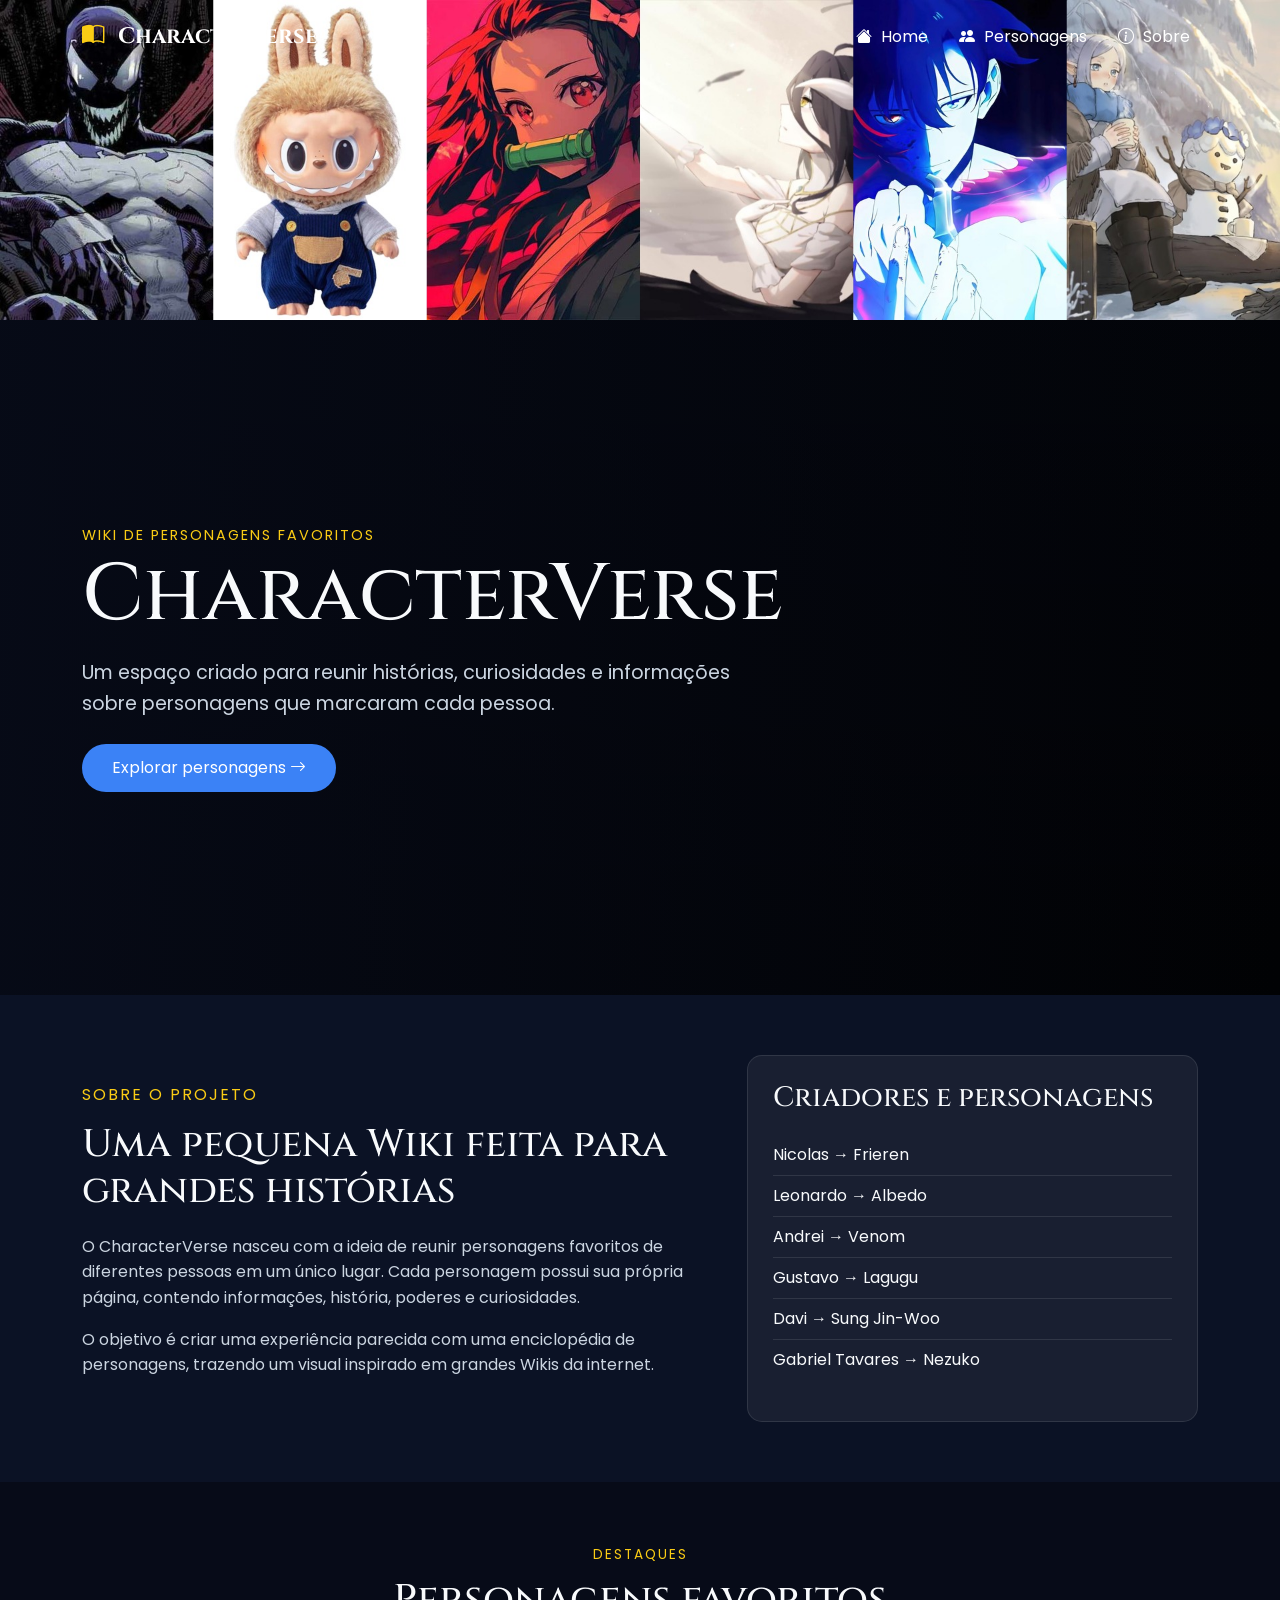
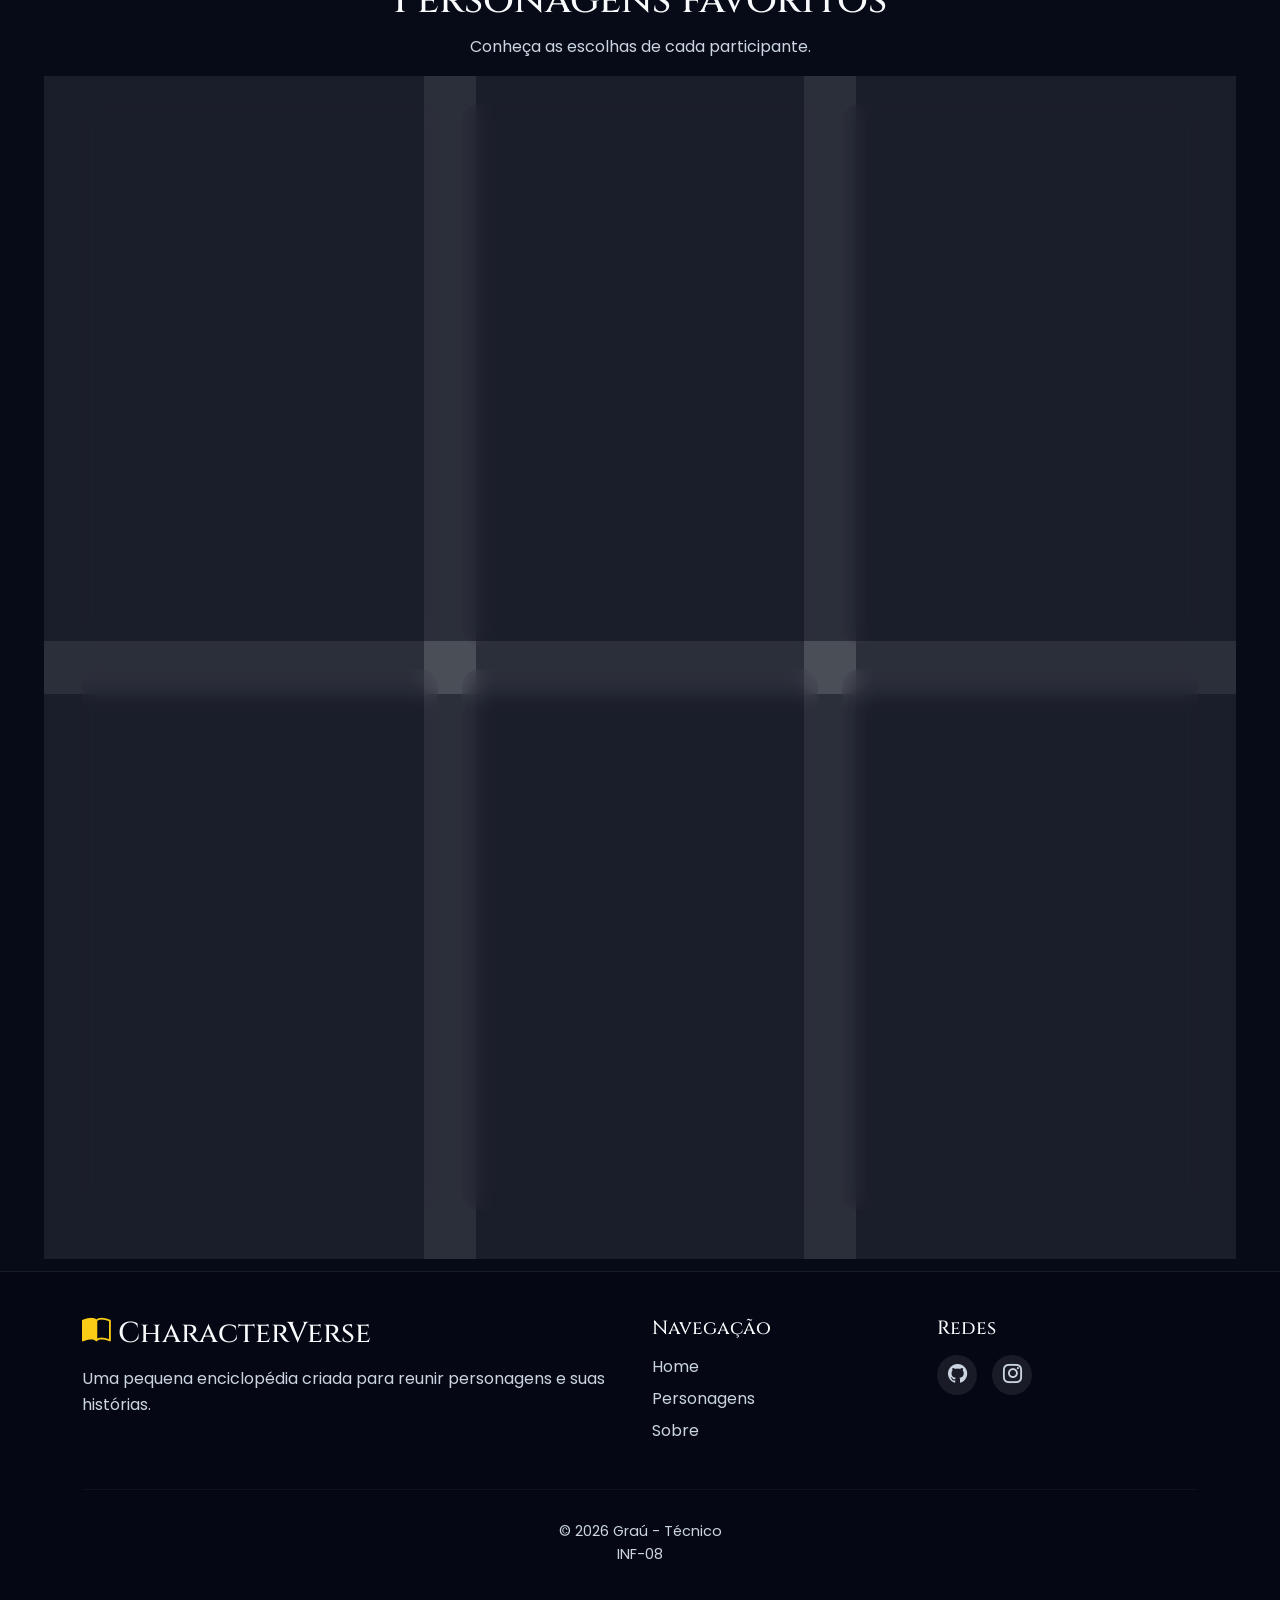
==== index.html @ eeba592b "Add files via upload" ====
<!DOCTYPE html>
<html lang="pt-BR">
<head>
    <!-- ===================== CONFIGURAÇÕES INICIAIS ===================== -->
    <meta charset="UTF-8">
    <meta name="viewport" content="width=device-width, initial-scale=1.0">
    <title>CharacterVerse | Personagens Favoritos</title>

    <!-- BOOTSTRAP -->
    <link href="https://cdn.jsdelivr.net/npm/bootstrap@5.3.8/dist/css/bootstrap.min.css" rel="stylesheet">

    <!-- ICONES -->
    <link rel="stylesheet" href="https://cdn.jsdelivr.net/npm/bootstrap-icons@1.13.1/font/bootstrap-icons.min.css">

    <!-- FONTES: Cinzel = títulos estilo fantasia | Poppins = textos -->
    <link rel="preconnect" href="https://fonts.googleapis.com">
    <link rel="preconnect" href="https://fonts.gstatic.com" crossorigin>
    <link href="https://fonts.googleapis.com/css2?family=Cinzel:wght@500;700&family=Poppins:wght@300;400;500;600;700&display=swap" rel="stylesheet">

    <!-- CSS PRINCIPAL -->
    <link rel="stylesheet" href="assets/css/style.css">
</head>
<body>

<section class="banner-personagens">
    <img src="assets/img/banners/banner.jpg" alt="Personagens CharacterVerse">
</section>

<!-- ===================== NAVBAR ===================== -->
<nav class="navbar navbar-expand-lg fixed-top navbar-dark" id="navbar">
    <div class="container">
        <a class="navbar-brand" href="index.html">
            <i class="bi bi-book-half"></i> CharacterVerse
        </a>
        <button class="navbar-toggler" type="button" data-bs-toggle="collapse" data-bs-target="#menu">
            <span class="navbar-toggler-icon"></span>
        </button>
        <div class="collapse navbar-collapse" id="menu">
            <ul class="navbar-nav ms-auto">
                <li class="nav-item">
                    <a class="nav-link active" href="index.html"><i class="bi bi-house-fill"></i> Home</a>
                </li>
                <li class="nav-item">
                    <a class="nav-link" href="personagens.html"><i class="bi bi-people-fill"></i> Personagens</a>
                </li>
                <li class="nav-item">
                    <a class="nav-link" href="sobre.html"><i class="bi bi-info-circle"></i> Sobre</a>
                </li>
            </ul>
        </div>
    </div>
</nav>

<!-- ===================== HERO ===================== -->
<header class="hero">
    <div class="hero-overlay"></div>
    <div class="container">
        <div class="hero-content">
            <span class="categoria">Wiki de personagens favoritos</span>
            <h1>CharacterVerse</h1>
            <p>Um espaço criado para reunir histórias, curiosidades e informações sobre personagens que marcaram cada pessoa.</p>
            <a href="personagens.html" class="btn btn-primary">Explorar personagens <i class="bi bi-arrow-right"></i></a>
        </div>
    </div>
</header>

<!-- ===================== SOBRE O PROJETO ===================== -->
<section class="sobre-home">
    <div class="container">
        <div class="row align-items-center g-4">
            <div class="col-lg-7">
                <span>Sobre o projeto</span>
                <h2>Uma pequena Wiki feita para grandes histórias</h2>
                <p>O CharacterVerse nasceu com a ideia de reunir personagens favoritos de diferentes pessoas em um único lugar. Cada personagem possui sua própria página, contendo informações, história, poderes e curiosidades.</p>
                <p>O objetivo é criar uma experiência parecida com uma enciclopédia de personagens, trazendo um visual inspirado em grandes Wikis da internet.</p>
            </div>
            <div class="col-lg-5">
                <div class="caixa-info">
                    <h3>Criadores e personagens</h3>
                    <ul>
                        <li>Nicolas → Frieren</li>
                        <li>Leonardo → Albedo</li>
                        <li>Andrei → Venom</li>
                        <li>Gustavo → Lagugu</li>
                        <li>Davi → Sung Jin-Woo</li>
                        <li>Gabriel Tavares → Nezuko</li>
                    </ul>
                </div>
            </div>
        </div>
    </div>
</section>

<!-- ===================== PERSONAGENS EM DESTAQUE ===================== -->
<section class="biblioteca">
    <div class="container">
        <div class="titulo-secao">
            <span>Destaques</span>
            <h2>Personagens favoritos</h2>
            <p>Conheça as escolhas de cada participante.</p>
        </div>

        <div class="row g-4">
            <!-- FRIEREN -->
            <div class="col-lg-4 col-md-6">
                <a href="personagem.html?id=frieren" class="card-link">
                    <div class="personagem-card">
                        <img src="assets/img/personagens/frieren.jpg" alt="Frieren">
                        <div class="card-info">
                            <span>Sousou no Frieren</span>
                            <h3>Frieren</h3>
                            <p>Escolhido por: <strong>Nicolas</strong></p>
                            <button>Ver Wiki <i class="bi bi-arrow-right"></i></button>
                        </div>
                    </div>
                </a>
            </div>

            <!-- ALBEDO -->
            <div class="col-lg-4 col-md-6">
                <a href="personagem.html?id=albedo" class="card-link">
                    <div class="personagem-card">
                        <img src="assets/img/personagens/albedo.jpg" alt="Albedo">
                        <div class="card-info">
                            <span>Overlord</span>
                            <h3>Albedo</h3>
                            <p>Escolhido por: <strong>Leonardo</strong></p>
                            <button>Ver Wiki <i class="bi bi-arrow-right"></i></button>
                        </div>
                    </div>
                </a>
            </div>

            <!-- VENOM -->
            <div class="col-lg-4 col-md-6">
                <a href="personagem.html?id=venom" class="card-link">
                    <div class="personagem-card">
                        <img src="assets/img/personagens/venom.jpeg" alt="Venom">
                        <div class="card-info">
                            <span>Marvel</span>
                            <h3>Venom</h3>
                            <p>Escolhido por: <strong>Andrei</strong></p>
                            <button>Ver Wiki <i class="bi bi-arrow-right"></i></button>
                        </div>
                    </div>
                </a>
            </div>

            <!-- LAGUGU -->
            <div class="col-lg-4 col-md-6">
                <a href="personagem.html?id=lagugu" class="card-link">
                    <div class="personagem-card">
                        <img src="assets/img/personagens/lagugu.jpg" alt="Lagugu">
                        <div class="card-info">
                            <span>Personagem favorito</span>
                            <h3>Lagugu</h3>
                            <p>Escolhido por: <strong>Gustavo</strong></p>
                            <button>Ver Wiki <i class="bi bi-arrow-right"></i></button>
                        </div>
                    </div>
                </a>
            </div>

            <!-- SUNG JIN-WOO -->
            <div class="col-lg-4 col-md-6">
                <a href="personagem.html?id=sung" class="card-link">
                    <div class="personagem-card">
                        <img src="assets/img/personagens/sung.jpg" alt="Sung">
                        <div class="card-info">
                            <span>Solo Leveling</span>
                            <h3>Sung Jin-Woo</h3>
                            <p>Escolhido por: <strong>Davi</strong></p>
                            <button>Ver Wiki <i class="bi bi-arrow-right"></i></button>
                        </div>
                    </div>
                </a>
            </div>

            <!-- NEZUKO -->
            <div class="col-lg-4 col-md-6">
                <a href="personagem.html?id=nezuko" class="card-link">
                    <div class="personagem-card">
                        <img src="assets/img/personagens/nezuko.jpg" alt="Nezuko">
                        <div class="card-info">
                            <span>Demon Slayer</span>
                            <h3>Nezuko</h3>
                            <p>Escolhido por: <strong>Gabriel Tavares</strong></p>
                            <button>Ver Wiki <i class="bi bi-arrow-right"></i></button>
                        </div>
                    </div>
                </a>
            </div>
        </div>
    </div>
</section>

<!-- ===================== FOOTER ===================== -->
<footer class="footer">
    <div class="container">
        <div class="row">
            <div class="col-lg-6">
                <h3><i class="bi bi-book-half"></i> CharacterVerse</h3>
                <p>Uma pequena enciclopédia criada para reunir personagens e suas histórias.</p>
            </div>
            <div class="col-lg-3">
                <h4>Navegação</h4>
                <ul>
                    <li><a href="index.html">Home</a></li>
                    <li><a href="personagens.html">Personagens</a></li>
                    <li><a href="sobre.html">Sobre</a></li>
                </ul>
            </div>
            <div class="col-lg-3">
                <h4>Redes</h4>
                <div class="social">
                    <a href="#"><i class="bi bi-github"></i></a>
                    <a href="#"><i class="bi bi-instagram"></i></a>
                </div>
            </div>
        </div>
        <hr>
        <p class="copyright">© 2026 Graú - Técnico<br>INF-08</p>
    </div>
</footer>

<!-- BOTÃO VOLTAR AO TOPO -->
<button id="btnTopo"><i class="bi bi-arrow-up"></i></button>

<!-- ===================== SCRIPTS ===================== -->
<script src="https://cdn.jsdelivr.net/npm/bootstrap@5.3.8/dist/js/bootstrap.bundle.min.js"></script>
<script src="assets/js/script.js"></script>

</body>
</html>
---- assets/css/style.css ----
/* =========================================================
   CHARACTERVERSE
   CSS PRINCIPAL

   Responsável pelo visual geral do site.
========================================================= */


/* =========================================================
   1 - VARIÁVEIS GLOBAIS

   Cores utilizadas em todo o projeto.
========================================================= */


:root {


    --cor-fundo: #070b18;


    --cor-secundaria: #111827;


    --cor-card: rgba(255,255,255,0.08);


    --cor-primaria: #3b82f6;


    --cor-destaque: #facc15;


    --cor-texto: #f8fafc;


    --cor-texto-secundario: #cbd5e1;


    --sombra:
    0 15px 35px rgba(0,0,0,.4);



    --transicao:
    all .3s ease;


}





/* =========================================================
   2 - RESET GERAL

   Remove padrões do navegador.
========================================================= */


* {


    margin: 0;


    padding: 0;


    box-sizing: border-box;


}




html {


    scroll-behavior: smooth;


}





body {


    background:

        var(--cor-fundo);


    color:

        var(--cor-texto);


    font-family:

        "Poppins", sans-serif;


    overflow-x: hidden;


}






h1,
h2,
h3,
h4 {


    font-family:

        "Cinzel", serif;


}





p {


    color:

        var(--cor-texto-secundario);


    line-height:

        1.6;


}






a {


    text-decoration:

        none;


    color:

        inherit;


}





img {


    max-width:

        100%;


    display:

        block;


}





/* =========================================================
   3 - NAVBAR

   Menu superior do site.
========================================================= */



.navbar {


    padding:

        15px 0;


    background:

        transparent;


    transition:

        var(--transicao);


}






/*
Quando o usuário descer a página,
o JavaScript adiciona a classe .scrolled
*/


.navbar.scrolled {


    background:

        rgba(7,11,24,.95);



    backdrop-filter:

        blur(10px);



    box-shadow:

        var(--sombra);


}






.navbar-brand {


    font-size:

        1.4rem;



    font-family:

        "Cinzel", serif;



    font-weight:

        700;


}






.navbar-brand i {


    color:

        var(--cor-destaque);


    margin-right:

        8px;


}







.nav-link {


    margin-left:

        15px;


    color:

        white;


    transition:

        var(--transicao);


}






.nav-link:hover {


    color:

        var(--cor-destaque);


}






.nav-link i {


    margin-right:

        5px;


}







/* =========================================================
   4 - HERO

   Primeira tela do site.
========================================================= */



.hero {


    min-height:

        75vh;



    display:

        flex;



    align-items:

        center;



    position:

        relative;



    background:


    linear-gradient(

        rgba(0,0,0,.65),

        rgba(0,0,0,.85)

    ),



    url("../img/backgrounds/frieren-bg.jpg");



    background-size:

        cover;



    background-position:

        center;



}







.hero-overlay {


    position:

        absolute;



    inset:

        0;



    background:

        linear-gradient(

            90deg,

            rgba(7,11,24,.9),

            transparent

        );


}







.hero-content {


    position:

        relative;



    z-index:

        2;



    max-width:

        650px;


}







.hero h1 {


    font-size:

        clamp(3rem,7vw,5rem);



    margin-bottom:

        15px;


}







.hero p {


    font-size:

        1.2rem;



    margin-bottom:

        25px;


}







.btn-primary {


    background:

        var(--cor-primaria);



    border:

        none;



    padding:

        12px 30px;



    border-radius:

        50px;



    transition:

        var(--transicao);


}







.btn-primary:hover {


    background:

        var(--cor-destaque);



    color:

        #000;



    transform:

        translateY(-4px);


}

/* =========================================================
   5 - PERSONAGEM EM DESTAQUE

   Área principal antes da biblioteca.
========================================================= */


.destaque {


    padding:

        60px 0;


    background:

        linear-gradient(

            180deg,

            var(--cor-fundo),

            #0b1225

        );


}





.categoria {


    color:

        var(--cor-destaque);


    font-size:

        .9rem;


    text-transform:

        uppercase;


    letter-spacing:

        2px;


}





.destaque h2 {


    font-size:

        3rem;


    margin:

        15px 0;


}





.destaque h4 {


    color:

        var(--cor-primaria);


    margin-bottom:

        20px;


}





.destaque p {


    max-width:

        550px;


}





.imagem-destaque {


    max-height:

        420px;


    margin:

        auto;


    border-radius:

        20px;


    box-shadow:

        var(--sombra);


    transition:

        var(--transicao);


}





.imagem-destaque:hover {


    transform:

        scale(1.03);


}





/* =========================================================
   6 - TÍTULOS DAS SEÇÕES
========================================================= */


.titulo-secao {


    text-align:

        center;


    margin-bottom:

        45px;


}





.titulo-secao span {


    color:

        var(--cor-destaque);


    text-transform:

        uppercase;


    font-size:

        .85rem;


    letter-spacing:

        2px;


}





.titulo-secao h2 {


    font-size:

        2.5rem;


    margin:

        10px 0;


}





.titulo-secao p {


    max-width:

        600px;


    margin:

        auto;


}





/* =========================================================
   7 - BIBLIOTECA

   Área dos personagens.
========================================================= */


.biblioteca {


    padding:

        60px 0;


    background:

        var(--cor-fundo);


}







/* Link do card */


.card-link {


    display:

        block;


    height:

        100%;


    color:

        inherit;


}







/* =========================================================
   CARD DOS PERSONAGENS

   Estilo inspirado em pôsteres.
========================================================= */


.personagem-card {


    background:

        var(--cor-card);


    border:

        1px solid rgba(255,255,255,.1);



    border-radius:

        18px;


    overflow:

        hidden;


    height:

        100%;


    backdrop-filter:

        blur(10px);


    transition:

        var(--transicao);


    box-shadow:

        0 10px 25px rgba(0,0,0,.25);


}







.personagem-card:hover {


    transform:

        translateY(-10px);


    border-color:

        var(--cor-destaque);


    box-shadow:

        0 20px 40px rgba(0,0,0,.5);


}







.personagem-card img {


    width:

        100%;


    height:

        360px;


    object-fit:

        cover;


    transition:

        var(--transicao);


}







.personagem-card:hover img {


    transform:

        scale(1.08);


}







.card-info {


    padding:

        20px;


}







.card-info span {


    font-size:

        .8rem;


    color:

        var(--cor-primaria);


    text-transform:

        uppercase;


    letter-spacing:

        1px;


}







.card-info h3 {


    margin:

        10px 0;


    font-size:

        1.6rem;


}







.card-info p {


    margin-bottom:

        15px;


}





.card-info button {


    border:

        none;


    background:

        transparent;


    color:

        var(--cor-destaque);


    font-weight:

        600;


    transition:

        var(--transicao);


}







.card-info button i {


    margin-left:

        5px;


    transition:

        var(--transicao);


}







.personagem-card:hover button i {


    transform:

        translateX(6px);


}






/* =========================================================
   8 - SOBRE HOME

========================================================= */


.sobre-home {


    padding:

        60px 0;


    background:

        #0b1225;


}





.sobre-home h2 {


    font-size:

        2.4rem;


    margin:

        15px 0 20px;


}





.sobre-home span {


    color:

        var(--cor-destaque);


    text-transform:

        uppercase;


    letter-spacing:

        2px;


}





.caixa-info {


    background:

        rgba(255,255,255,.06);


    padding:

        25px;


    border-radius:

        15px;


    border:

        1px solid rgba(255,255,255,.1);


}







.caixa-info h3 {


    margin-bottom:

        20px;


}





.caixa-info ul {


    list-style:

        none;


    padding:

        0;


}





.caixa-info li {


    padding:

        8px 0;


    border-bottom:

        1px solid rgba(255,255,255,.1);


}





.caixa-info li:last-child {


    border:

        none;


}

/* =========================================================
   9 - FOOTER

   Rodapé do CharacterVerse.
========================================================= */


.footer {


    padding:

        45px 0 25px;


    background:

        #050814;



    border-top:

        1px solid rgba(255,255,255,.08);


}






.footer h3 {


    font-size:

        1.8rem;



    margin-bottom:

        15px;


}





.footer h3 i {


    color:

        var(--cor-destaque);


}






.footer h4 {


    font-size:

        1.2rem;


    margin-bottom:

        15px;


}







.footer ul {


    list-style:

        none;


    padding:

        0;


}






.footer li {


    margin-bottom:

        8px;


}






.footer a {


    color:

        var(--cor-texto-secundario);



    transition:

        var(--transicao);


}






.footer a:hover {


    color:

        var(--cor-destaque);


}







.social {


    display:

        flex;


    gap:

        15px;


}





.social a {


    width:

        40px;



    height:

        40px;



    display:

        flex;



    align-items:

        center;



    justify-content:

        center;



    border-radius:

        50%;



    background:

        rgba(255,255,255,.08);



    font-size:

        1.2rem;


}





.social a:hover {


    background:

        var(--cor-primaria);



    color:

        white;


}







.footer hr {


    margin:

        30px 0;



    border-color:

        rgba(255,255,255,.15);


}







.copyright {


    text-align:

        center;



    font-size:

        .9rem;


}







/* =========================================================
   10 - BOTÃO VOLTAR AO TOPO

========================================================= */


#btnTopo {


    position:

        fixed;



    right:

        25px;



    bottom:

        25px;



    width:

        45px;



    height:

        45px;



    border-radius:

        50%;



    border:

        none;



    background:

        var(--cor-primaria);



    color:

        white;



    font-size:

        1.4rem;



    cursor:

        pointer;



    opacity:

        0;



    visibility:

        hidden;



    transition:

        var(--transicao);



    z-index:

        999;


}






#btnTopo.show {


    opacity:

        1;



    visibility:

        visible;


}






#btnTopo:hover {


    background:

        var(--cor-destaque);



    color:

        black;


}








/* =========================================================
   11 - ANIMAÇÕES

========================================================= */



@keyframes aparecer {


    from {


        opacity:

            0;



        transform:

            translateY(25px);


    }



    to {


        opacity:

            1;



        transform:

            translateY(0);


    }


}






.hero-content {


    animation:

        aparecer .8s ease;


}






.personagem-card {


    animation:

        aparecer .6s ease;


}


/* =========================================================
   12 - RESPONSIVIDADE

   Ajustes para celular e tablets.
========================================================= */


@media(max-width:992px){



    .navbar {


        background:

            rgba(7,11,24,.95);


    }




    .nav-link {


        margin-left:

            0;



        padding:

            10px 0;


    }






    .hero {


        min-height:

            70vh;


    }






    .hero h1 {


        font-size:

            3rem;


    }





    .destaque h2 {


        font-size:

            2.3rem;


        margin-top:

            25px;


    }





}









@media(max-width:576px){



    .hero {


        text-align:

            center;


    }






    .hero p {


        font-size:

            1rem;


    }





    .titulo-secao h2 {


        font-size:

            2rem;


    }






    .personagem-card img {


        height:

            320px;


    }






    .footer {


        text-align:

            center;


    }





    .social {


        justify-content:

            center;


    }
}

.banner-personagens img {
    width: 100%;
    max-height: 500px;
    object-fit: cover;
}
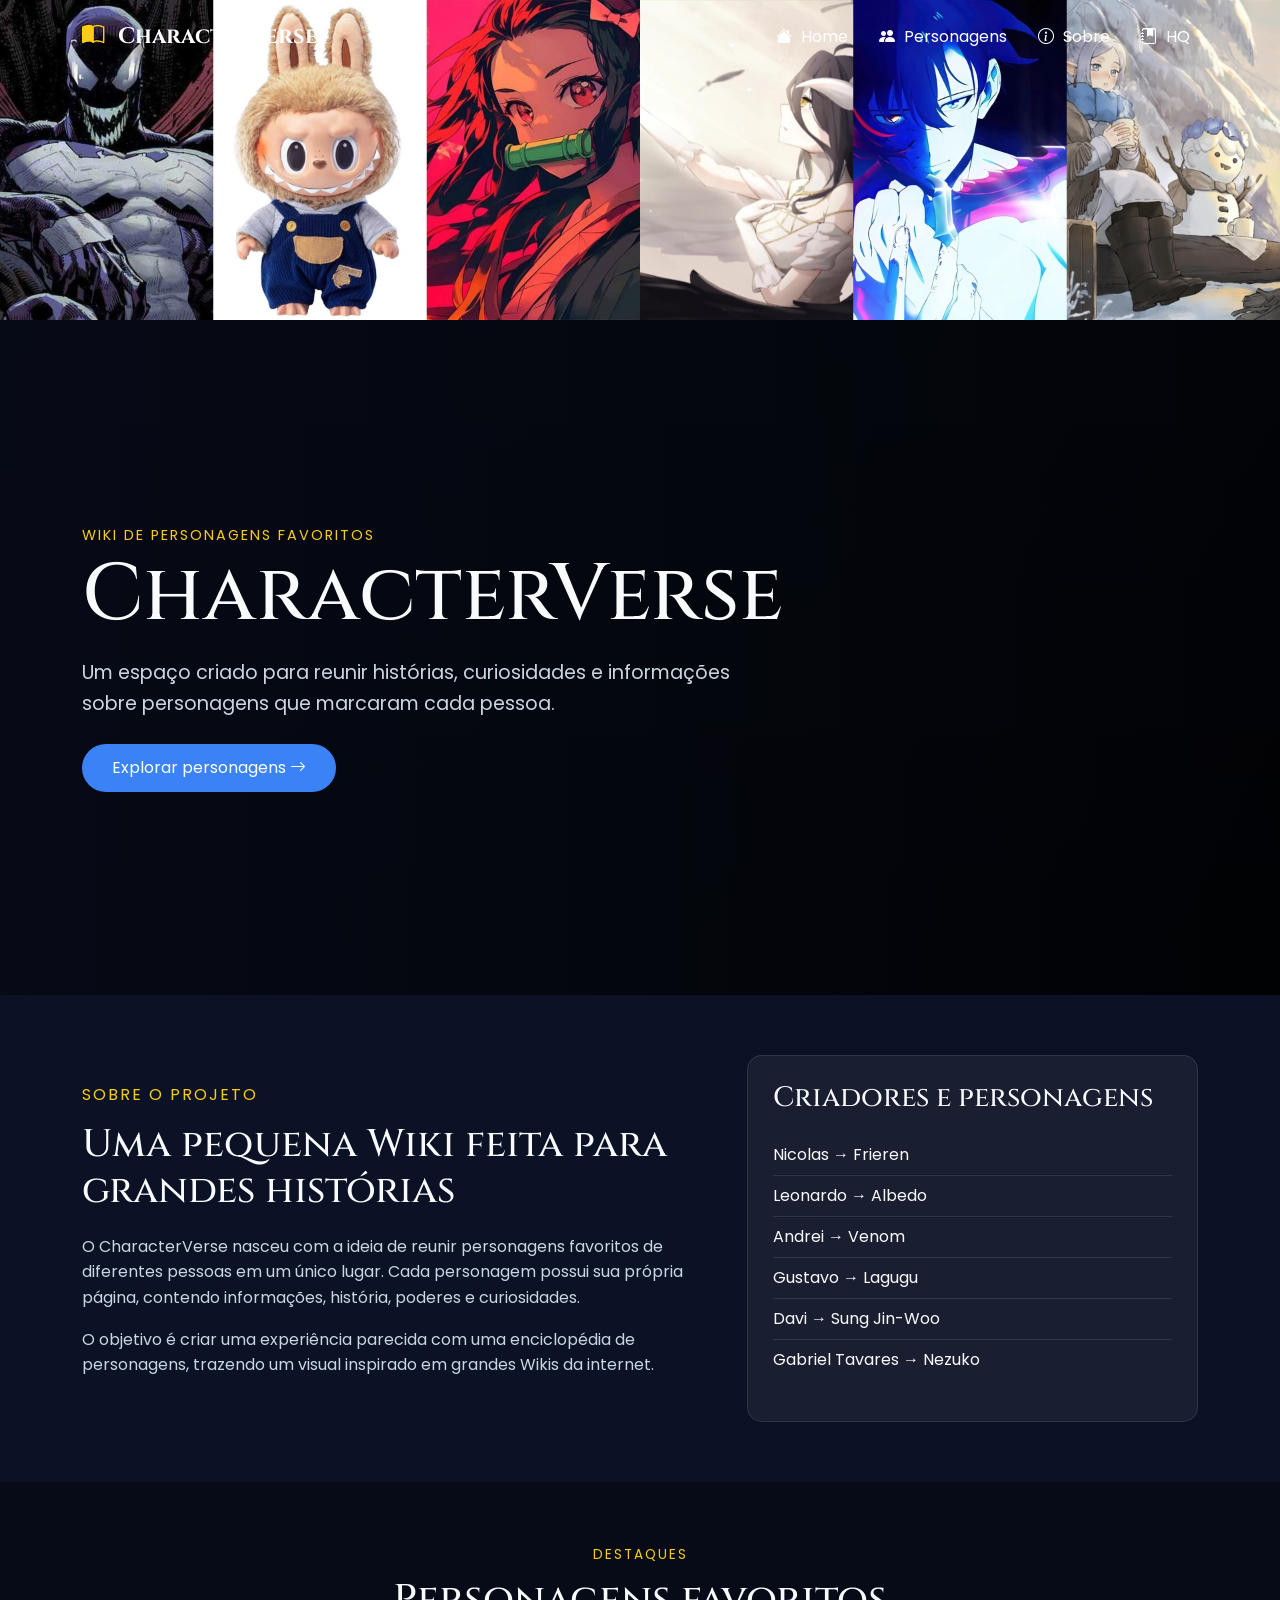
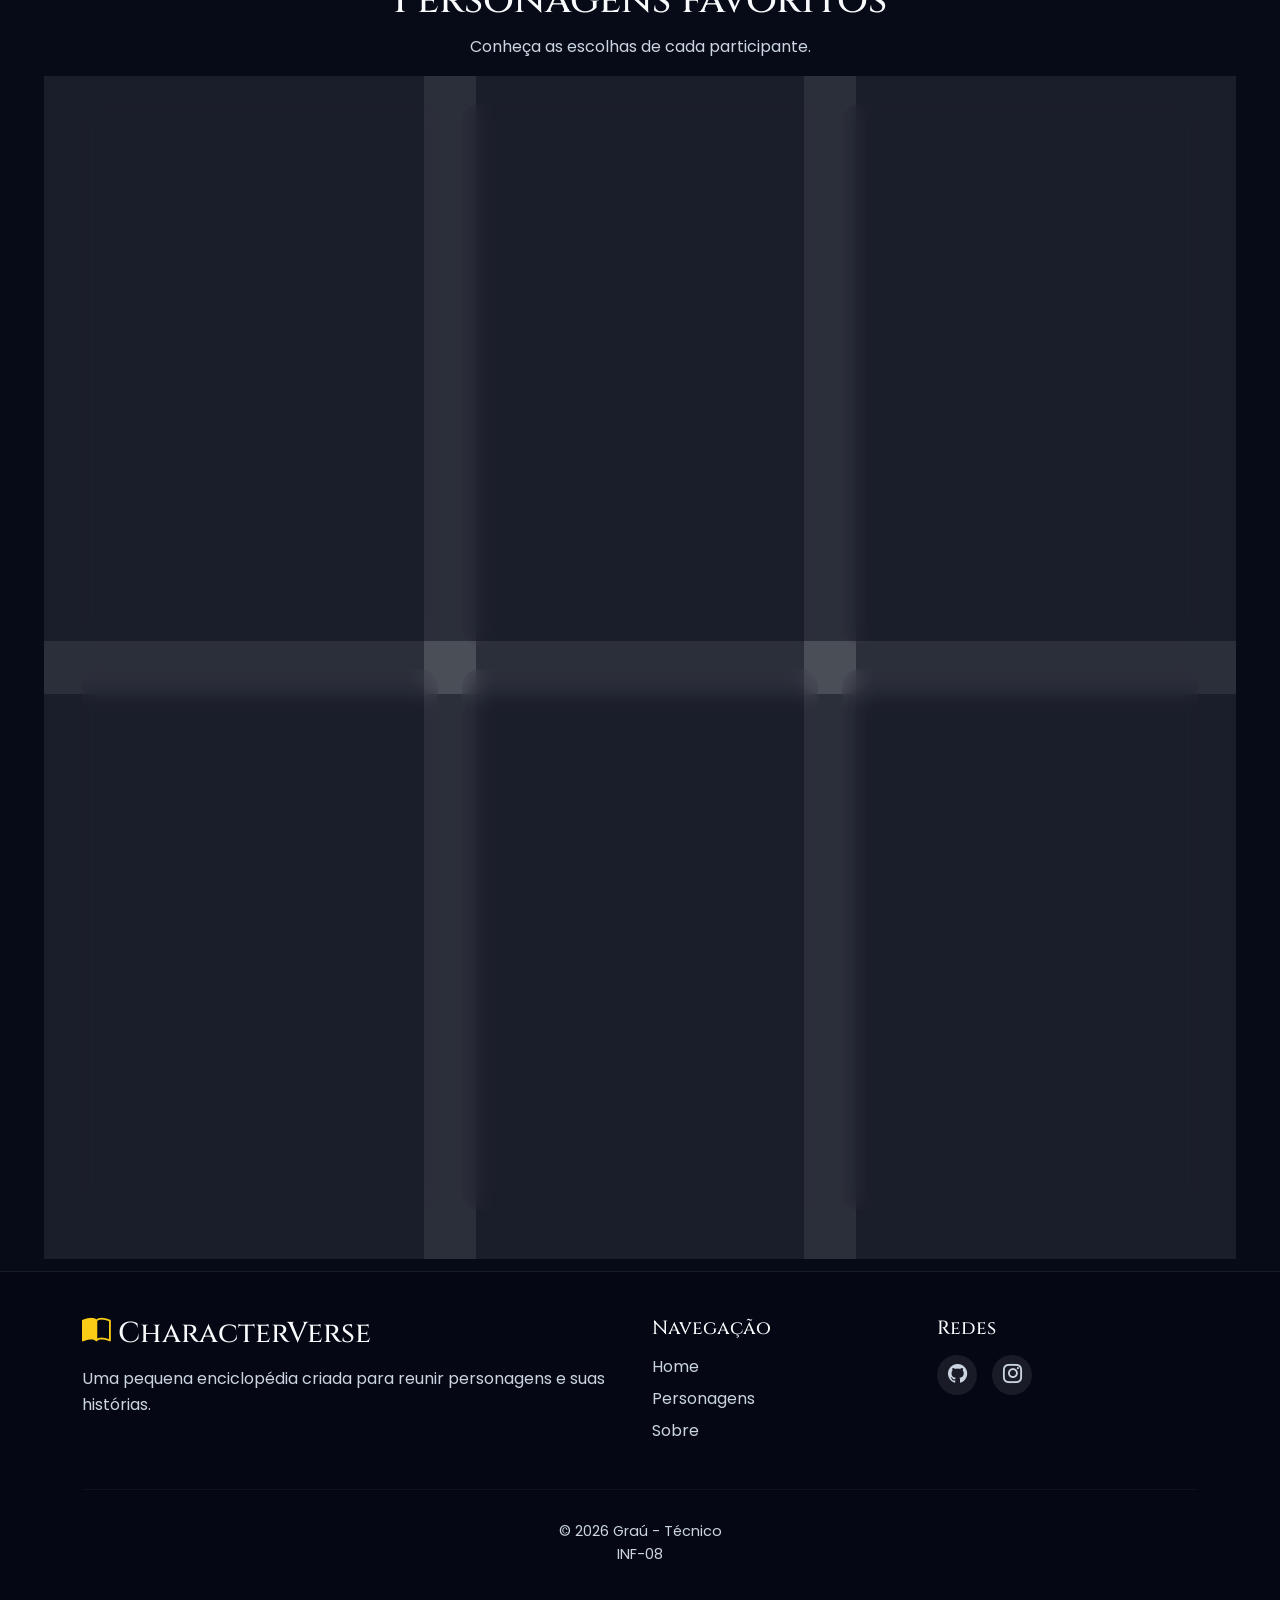
==== commit d42add78: "Update index.html" ====
--- a/index.html
+++ b/index.html
@@ -46,6 +46,14 @@
                 <li class="nav-item">
                     <a class="nav-link" href="sobre.html"><i class="bi bi-info-circle"></i> Sobre</a>
                 </li>
+                    <li class="nav-item">
+    <a class="nav-link"
+       href="https://leofkz12.github.io/Find-SP/"
+       target="_blank"
+       rel="noopener noreferrer">
+        <i class="bi bi-journal-bookmark-fill"></i> HQ
+    </a>
+</li>
             </ul>
         </div>
     </div>
@@ -62,7 +70,7 @@
             <a href="personagens.html" class="btn btn-primary">Explorar personagens <i class="bi bi-arrow-right"></i></a>
         </div>
     </div>
-</header>
+</header>   
 
 <!-- ===================== SOBRE O PROJETO ===================== -->
 <section class="sobre-home">
@@ -231,4 +239,4 @@
 <script src="assets/js/script.js"></script>
 
 </body>
-</html>+</html>
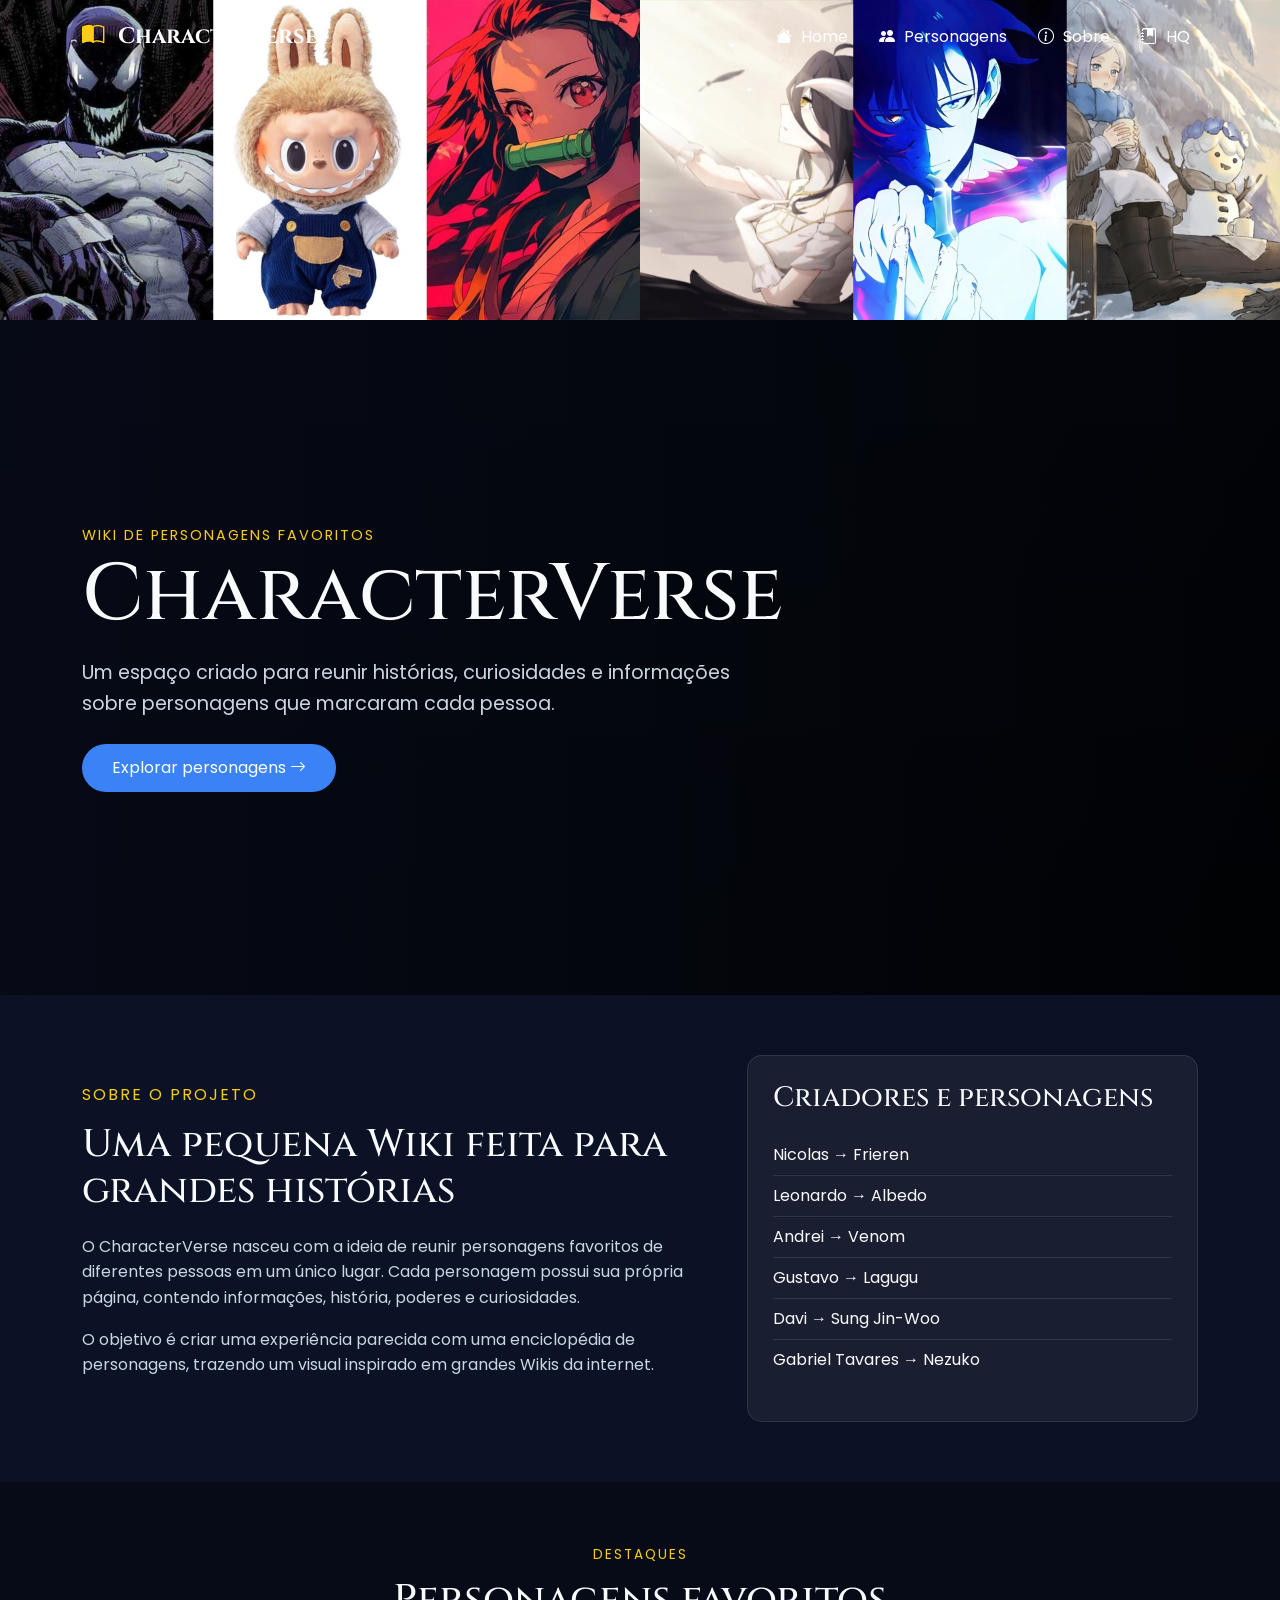
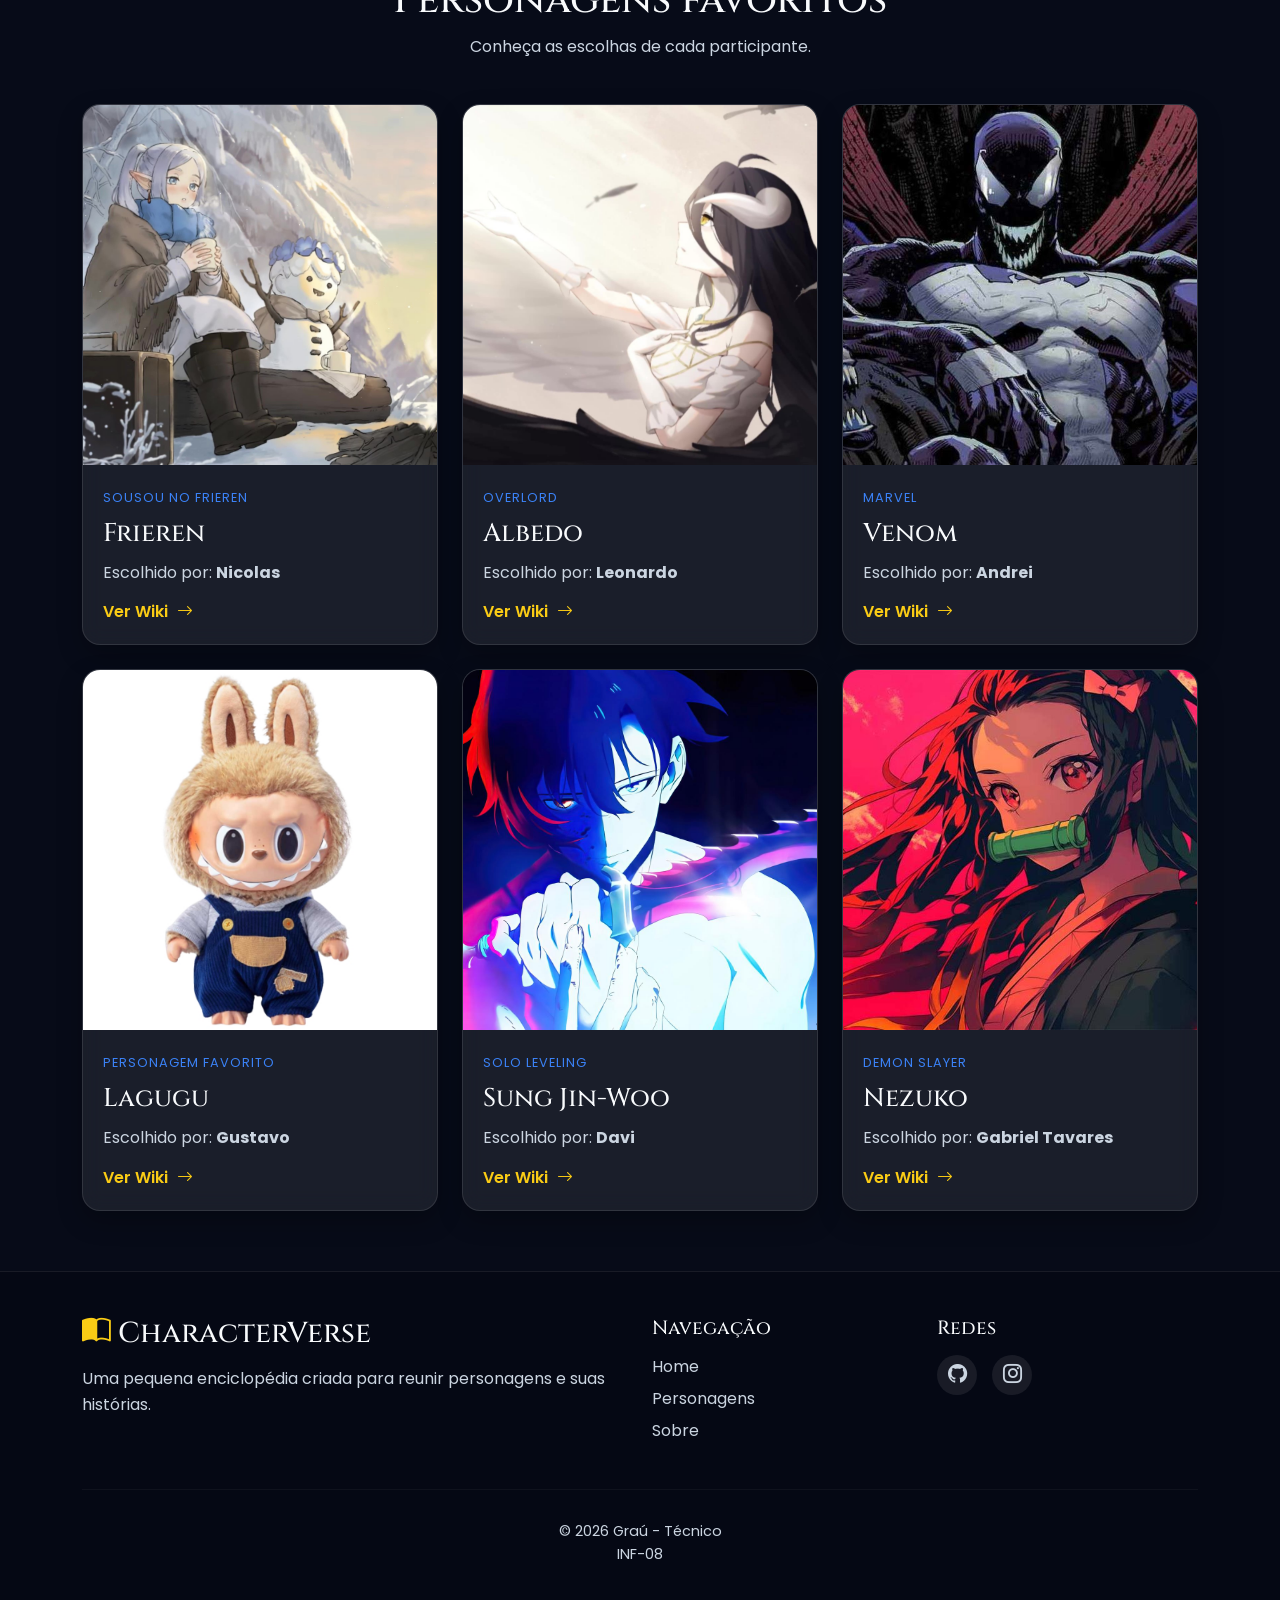
==== commit c2078c5a: "Add files via upload" ====
--- a/index.html
+++ b/index.html
@@ -239,4 +239,4 @@
 <script src="assets/js/script.js"></script>
 
 </body>
-</html>
+</html>
--- a/assets/css/style.css
+++ b/assets/css/style.css
@@ -5,2079 +5,529 @@
    Responsável pelo visual geral do site.
 ========================================================= */
 
-
 /* =========================================================
    1 - VARIÁVEIS GLOBAIS
-
    Cores utilizadas em todo o projeto.
 ========================================================= */
-
-
 :root {
-
-
     --cor-fundo: #070b18;
-
-
     --cor-secundaria: #111827;
-
-
     --cor-card: rgba(255,255,255,0.08);
-
-
     --cor-primaria: #3b82f6;
-
-
     --cor-destaque: #facc15;
-
-
     --cor-texto: #f8fafc;
-
-
     --cor-texto-secundario: #cbd5e1;
-
-
-    --sombra:
-    0 15px 35px rgba(0,0,0,.4);
-
-
-
-    --transicao:
-    all .3s ease;
-
-
-}
-
-
-
-
+    --sombra: 0 15px 35px rgba(0,0,0,.4);
+    --transicao: all .3s ease;
+}
 
 /* =========================================================
    2 - RESET GERAL
-
    Remove padrões do navegador.
 ========================================================= */
-
-
 * {
-
-
     margin: 0;
-
-
     padding: 0;
-
-
     box-sizing: border-box;
-
-
-}
-
-
-
+}
 
 html {
-
-
     scroll-behavior: smooth;
-
-
-}
-
-
-
-
+}
 
 body {
-
-
+    background: var(--cor-fundo);
+    color: var(--cor-texto);
+    font-family: "Poppins", sans-serif;
+    overflow-x: hidden;
+}
+
+h1, h2, h3, h4 {
+    font-family: "Cinzel", serif;
+}
+
+p {
+    color: var(--cor-texto-secundario);
+    line-height: 1.6;
+}
+
+a {
+    text-decoration: none;
+    color: inherit;
+}
+
+img {
+    max-width: 100%;
+    display: block;
+}
+
+/* =========================================================
+   3 - NAVBAR
+   Menu superior do site.
+========================================================= */
+.navbar {
+    padding: 15px 0;
+    background: transparent;
+    transition: var(--transicao);
+}
+
+/* Quando o usuário descer a página, o JavaScript adiciona a classe .scrolled */
+.navbar.scrolled {
+    background: rgba(7,11,24,.95);
+    backdrop-filter: blur(10px);
+    box-shadow: var(--sombra);
+}
+
+.navbar-brand {
+    font-size: 1.4rem;
+    font-family: "Cinzel", serif;
+    font-weight: 700;
+}
+
+.navbar-brand i {
+    color: var(--cor-destaque);
+    margin-right: 8px;
+}
+
+.nav-link {
+    margin-left: 15px;
+    color: white;
+    transition: var(--transicao);
+}
+
+.nav-link:hover {
+    color: var(--cor-destaque);
+}
+
+.nav-link i {
+    margin-right: 5px;
+}
+
+/* =========================================================
+   4 - HERO
+   Primeira tela do site.
+========================================================= */
+.hero {
+    min-height: 75vh;
+    display: flex;
+    align-items: center;
+    position: relative;
     background:
-
-        var(--cor-fundo);
-
-
-    color:
-
-        var(--cor-texto);
-
-
-    font-family:
-
-        "Poppins", sans-serif;
-
-
-    overflow-x: hidden;
-
-
-}
-
-
-
-
-
-
-h1,
-h2,
-h3,
-h4 {
-
-
-    font-family:
-
-        "Cinzel", serif;
-
-
-}
-
-
-
-
-
-p {
-
-
-    color:
-
-        var(--cor-texto-secundario);
-
-
-    line-height:
-
-        1.6;
-
-
-}
-
-
-
-
-
-
-a {
-
-
-    text-decoration:
-
-        none;
-
-
-    color:
-
-        inherit;
-
-
-}
-
-
-
-
-
-img {
-
-
-    max-width:
-
-        100%;
-
-
-    display:
-
-        block;
-
-
-}
-
-
-
-
-
-/* =========================================================
-   3 - NAVBAR
-
-   Menu superior do site.
-========================================================= */
-
-
-
-.navbar {
-
-
-    padding:
-
-        15px 0;
-
-
-    background:
-
-        transparent;
-
-
-    transition:
-
-        var(--transicao);
-
-
-}
-
-
-
-
-
-
-/*
-Quando o usuário descer a página,
-o JavaScript adiciona a classe .scrolled
-*/
-
-
-.navbar.scrolled {
-
-
-    background:
-
-        rgba(7,11,24,.95);
-
-
-
-    backdrop-filter:
-
-        blur(10px);
-
-
-
-    box-shadow:
-
-        var(--sombra);
-
-
-}
-
-
-
-
-
-
-.navbar-brand {
-
-
-    font-size:
-
-        1.4rem;
-
-
-
-    font-family:
-
-        "Cinzel", serif;
-
-
-
-    font-weight:
-
-        700;
-
-
-}
-
-
-
-
-
-
-.navbar-brand i {
-
-
-    color:
-
-        var(--cor-destaque);
-
-
-    margin-right:
-
-        8px;
-
-
-}
-
-
-
-
-
-
-
-.nav-link {
-
-
-    margin-left:
-
-        15px;
-
-
-    color:
-
-        white;
-
-
-    transition:
-
-        var(--transicao);
-
-
-}
-
-
-
-
-
-
-.nav-link:hover {
-
-
-    color:
-
-        var(--cor-destaque);
-
-
-}
-
-
-
-
-
-
-.nav-link i {
-
-
-    margin-right:
-
-        5px;
-
-
-}
-
-
-
-
-
-
-
-/* =========================================================
-   4 - HERO
-
-   Primeira tela do site.
-========================================================= */
-
-
-
-.hero {
-
-
-    min-height:
-
-        75vh;
-
-
-
-    display:
-
-        flex;
-
-
-
-    align-items:
-
-        center;
-
-
-
-    position:
-
-        relative;
-
-
-
-    background:
-
-
-    linear-gradient(
-
-        rgba(0,0,0,.65),
-
-        rgba(0,0,0,.85)
-
-    ),
-
-
-
-    url("../img/backgrounds/frieren-bg.jpg");
-
-
-
-    background-size:
-
-        cover;
-
-
-
-    background-position:
-
-        center;
-
-
-
-}
-
-
-
-
-
-
+        linear-gradient(rgba(0,0,0,.65), rgba(0,0,0,.85)),
+        url("../img/backgrounds/frieren-bg.jpg");
+    background-size: cover;
+    background-position: center;
+}
 
 .hero-overlay {
-
-
-    position:
-
-        absolute;
-
-
-
-    inset:
-
-        0;
-
-
-
-    background:
-
-        linear-gradient(
-
-            90deg,
-
-            rgba(7,11,24,.9),
-
-            transparent
-
-        );
-
-
-}
-
-
-
-
-
-
+    position: absolute;
+    inset: 0;
+    background: linear-gradient(90deg, rgba(7,11,24,.9), transparent);
+}
 
 .hero-content {
-
-
-    position:
-
-        relative;
-
-
-
-    z-index:
-
-        2;
-
-
-
-    max-width:
-
-        650px;
-
-
-}
-
-
-
-
-
-
+    position: relative;
+    z-index: 2;
+    max-width: 650px;
+}
 
 .hero h1 {
-
-
-    font-size:
-
-        clamp(3rem,7vw,5rem);
-
-
-
-    margin-bottom:
-
-        15px;
-
-
-}
-
-
-
-
-
-
+    font-size: clamp(3rem,7vw,5rem);
+    margin-bottom: 15px;
+}
 
 .hero p {
-
-
-    font-size:
-
-        1.2rem;
-
-
-
-    margin-bottom:
-
-        25px;
-
-
-}
-
-
-
-
-
-
+    font-size: 1.2rem;
+    margin-bottom: 25px;
+}
 
 .btn-primary {
-
-
-    background:
-
-        var(--cor-primaria);
-
-
-
-    border:
-
-        none;
-
-
-
-    padding:
-
-        12px 30px;
-
-
-
-    border-radius:
-
-        50px;
-
-
-
-    transition:
-
-        var(--transicao);
-
-
-}
-
-
-
-
-
-
+    background: var(--cor-primaria);
+    border: none;
+    padding: 12px 30px;
+    border-radius: 50px;
+    transition: var(--transicao);
+}
 
 .btn-primary:hover {
-
-
-    background:
-
-        var(--cor-destaque);
-
-
-
-    color:
-
-        #000;
-
-
-
-    transform:
-
-        translateY(-4px);
-
-
+    background: var(--cor-destaque);
+    color: #000;
+    transform: translateY(-4px);
 }
 
 /* =========================================================
    5 - PERSONAGEM EM DESTAQUE
-
    Área principal antes da biblioteca.
 ========================================================= */
-
-
 .destaque {
-
-
-    padding:
-
-        60px 0;
-
-
-    background:
-
-        linear-gradient(
-
-            180deg,
-
-            var(--cor-fundo),
-
-            #0b1225
-
-        );
-
-
-}
-
-
-
-
+    padding: 60px 0;
+    background: linear-gradient(180deg, var(--cor-fundo), #0b1225);
+}
 
 .categoria {
-
-
-    color:
-
-        var(--cor-destaque);
-
-
-    font-size:
-
-        .9rem;
-
-
-    text-transform:
-
-        uppercase;
-
-
-    letter-spacing:
-
-        2px;
-
-
-}
-
-
-
-
+    color: var(--cor-destaque);
+    font-size: .9rem;
+    text-transform: uppercase;
+    letter-spacing: 2px;
+}
 
 .destaque h2 {
-
-
-    font-size:
-
-        3rem;
-
-
-    margin:
-
-        15px 0;
-
-
-}
-
-
-
-
+    font-size: 3rem;
+    margin: 15px 0;
+}
 
 .destaque h4 {
-
-
-    color:
-
-        var(--cor-primaria);
-
-
-    margin-bottom:
-
-        20px;
-
-
-}
-
-
-
-
+    color: var(--cor-primaria);
+    margin-bottom: 20px;
+}
 
 .destaque p {
-
-
-    max-width:
-
-        550px;
-
-
-}
-
-
-
-
+    max-width: 550px;
+}
 
 .imagem-destaque {
-
-
-    max-height:
-
-        420px;
-
-
-    margin:
-
-        auto;
-
-
-    border-radius:
-
-        20px;
-
-
-    box-shadow:
-
-        var(--sombra);
-
-
-    transition:
-
-        var(--transicao);
-
-
-}
-
-
-
-
+    max-height: 420px;
+    margin: auto;
+    border-radius: 20px;
+    box-shadow: var(--sombra);
+    transition: var(--transicao);
+}
 
 .imagem-destaque:hover {
-
-
-    transform:
-
-        scale(1.03);
-
-
-}
-
-
-
-
+    transform: scale(1.03);
+}
 
 /* =========================================================
    6 - TÍTULOS DAS SEÇÕES
 ========================================================= */
-
-
 .titulo-secao {
-
-
-    text-align:
-
-        center;
-
-
-    margin-bottom:
-
-        45px;
-
-
-}
-
-
-
-
+    text-align: center;
+    margin-bottom: 45px;
+}
 
 .titulo-secao span {
-
-
-    color:
-
-        var(--cor-destaque);
-
-
-    text-transform:
-
-        uppercase;
-
-
-    font-size:
-
-        .85rem;
-
-
-    letter-spacing:
-
-        2px;
-
-
-}
-
-
-
-
+    color: var(--cor-destaque);
+    text-transform: uppercase;
+    font-size: .85rem;
+    letter-spacing: 2px;
+}
 
 .titulo-secao h2 {
-
-
-    font-size:
-
-        2.5rem;
-
-
-    margin:
-
-        10px 0;
-
-
-}
-
-
-
-
+    font-size: 2.5rem;
+    margin: 10px 0;
+}
 
 .titulo-secao p {
-
-
-    max-width:
-
-        600px;
-
-
-    margin:
-
-        auto;
-
-
-}
-
-
-
-
+    max-width: 600px;
+    margin: auto;
+}
 
 /* =========================================================
    7 - BIBLIOTECA
-
    Área dos personagens.
 ========================================================= */
-
-
 .biblioteca {
-
-
-    padding:
-
-        60px 0;
-
-
-    background:
-
-        var(--cor-fundo);
-
-
-}
-
-
-
-
-
-
+    padding: 60px 0;
+    background: var(--cor-fundo);
+}
 
 /* Link do card */
-
-
 .card-link {
-
-
-    display:
-
-        block;
-
-
-    height:
-
-        100%;
-
-
-    color:
-
-        inherit;
-
-
-}
-
-
-
-
-
-
+    display: block;
+    height: 100%;
+    color: inherit;
+}
 
 /* =========================================================
    CARD DOS PERSONAGENS
-
    Estilo inspirado em pôsteres.
 ========================================================= */
-
-
 .personagem-card {
-
-
-    background:
-
-        var(--cor-card);
-
-
-    border:
-
-        1px solid rgba(255,255,255,.1);
-
-
-
-    border-radius:
-
-        18px;
-
-
-    overflow:
-
-        hidden;
-
-
-    height:
-
-        100%;
-
-
-    backdrop-filter:
-
-        blur(10px);
-
-
-    transition:
-
-        var(--transicao);
-
-
-    box-shadow:
-
-        0 10px 25px rgba(0,0,0,.25);
-
-
-}
-
-
-
-
-
-
+    background: var(--cor-card);
+    border: 1px solid rgba(255,255,255,.1);
+    border-radius: 18px;
+    overflow: hidden;
+    height: 100%;
+    backdrop-filter: blur(10px);
+    transition: var(--transicao);
+    box-shadow: 0 10px 25px rgba(0,0,0,.25);
+}
 
 .personagem-card:hover {
-
-
-    transform:
-
-        translateY(-10px);
-
-
-    border-color:
-
-        var(--cor-destaque);
-
-
-    box-shadow:
-
-        0 20px 40px rgba(0,0,0,.5);
-
-
-}
-
-
-
-
-
-
+    transform: translateY(-10px);
+    border-color: var(--cor-destaque);
+    box-shadow: 0 20px 40px rgba(0,0,0,.5);
+}
 
 .personagem-card img {
-
-
-    width:
-
-        100%;
-
-
-    height:
-
-        360px;
-
-
-    object-fit:
-
-        cover;
-
-
-    transition:
-
-        var(--transicao);
-
-
-}
-
-
-
-
-
-
+    width: 100%;
+    height: 360px;
+    object-fit: cover;
+    transition: var(--transicao);
+}
 
 .personagem-card:hover img {
-
-
-    transform:
-
-        scale(1.08);
-
-
-}
-
-
-
-
-
-
+    transform: scale(1.08);
+}
 
 .card-info {
-
-
-    padding:
-
-        20px;
-
-
-}
-
-
-
-
-
-
+    padding: 20px;
+}
 
 .card-info span {
-
-
-    font-size:
-
-        .8rem;
-
-
-    color:
-
-        var(--cor-primaria);
-
-
-    text-transform:
-
-        uppercase;
-
-
-    letter-spacing:
-
-        1px;
-
-
-}
-
-
-
-
-
-
+    font-size: .8rem;
+    color: var(--cor-primaria);
+    text-transform: uppercase;
+    letter-spacing: 1px;
+}
 
 .card-info h3 {
-
-
-    margin:
-
-        10px 0;
-
-
-    font-size:
-
-        1.6rem;
-
-
-}
-
-
-
-
-
-
+    margin: 10px 0;
+    font-size: 1.6rem;
+}
 
 .card-info p {
-
-
-    margin-bottom:
-
-        15px;
-
-
-}
-
-
-
-
+    margin-bottom: 15px;
+}
 
 .card-info button {
-
-
-    border:
-
-        none;
-
-
-    background:
-
-        transparent;
-
-
-    color:
-
-        var(--cor-destaque);
-
-
-    font-weight:
-
-        600;
-
-
-    transition:
-
-        var(--transicao);
-
-
-}
-
-
-
-
-
-
+    border: none;
+    background: transparent;
+    color: var(--cor-destaque);
+    font-weight: 600;
+    transition: var(--transicao);
+}
 
 .card-info button i {
-
-
-    margin-left:
-
-        5px;
-
-
-    transition:
-
-        var(--transicao);
-
-
-}
-
-
-
-
-
-
+    margin-left: 5px;
+    transition: var(--transicao);
+}
 
 .personagem-card:hover button i {
-
-
-    transform:
-
-        translateX(6px);
-
-
-}
-
-
-
-
-
+    transform: translateX(6px);
+}
 
 /* =========================================================
    8 - SOBRE HOME
-
-========================================================= */
-
-
+========================================================= */
 .sobre-home {
-
-
-    padding:
-
-        60px 0;
-
-
-    background:
-
-        #0b1225;
-
-
-}
-
-
-
-
+    padding: 60px 0;
+    background: #0b1225;
+}
 
 .sobre-home h2 {
-
-
-    font-size:
-
-        2.4rem;
-
-
-    margin:
-
-        15px 0 20px;
-
-
-}
-
-
-
-
+    font-size: 2.4rem;
+    margin: 15px 0 20px;
+}
 
 .sobre-home span {
-
-
-    color:
-
-        var(--cor-destaque);
-
-
-    text-transform:
-
-        uppercase;
-
-
-    letter-spacing:
-
-        2px;
-
-
-}
-
-
-
-
+    color: var(--cor-destaque);
+    text-transform: uppercase;
+    letter-spacing: 2px;
+}
 
 .caixa-info {
-
-
-    background:
-
-        rgba(255,255,255,.06);
-
-
-    padding:
-
-        25px;
-
-
-    border-radius:
-
-        15px;
-
-
-    border:
-
-        1px solid rgba(255,255,255,.1);
-
-
-}
-
-
-
-
-
-
+    background: rgba(255,255,255,.06);
+    padding: 25px;
+    border-radius: 15px;
+    border: 1px solid rgba(255,255,255,.1);
+}
 
 .caixa-info h3 {
-
-
-    margin-bottom:
-
-        20px;
-
-
-}
-
-
-
-
+    margin-bottom: 20px;
+}
 
 .caixa-info ul {
-
-
-    list-style:
-
-        none;
-
-
-    padding:
-
-        0;
-
-
-}
-
-
-
-
+    list-style: none;
+    padding: 0;
+}
 
 .caixa-info li {
-
-
-    padding:
-
-        8px 0;
-
-
-    border-bottom:
-
-        1px solid rgba(255,255,255,.1);
-
-
-}
-
-
-
-
+    padding: 8px 0;
+    border-bottom: 1px solid rgba(255,255,255,.1);
+}
 
 .caixa-info li:last-child {
-
-
-    border:
-
-        none;
-
-
+    border: none;
 }
 
 /* =========================================================
    9 - FOOTER
-
    Rodapé do CharacterVerse.
 ========================================================= */
-
-
 .footer {
-
-
-    padding:
-
-        45px 0 25px;
-
-
-    background:
-
-        #050814;
-
-
-
-    border-top:
-
-        1px solid rgba(255,255,255,.08);
-
-
-}
-
-
-
-
-
+    padding: 45px 0 25px;
+    background: #050814;
+    border-top: 1px solid rgba(255,255,255,.08);
+}
 
 .footer h3 {
-
-
-    font-size:
-
-        1.8rem;
-
-
-
-    margin-bottom:
-
-        15px;
-
-
-}
-
-
-
-
+    font-size: 1.8rem;
+    margin-bottom: 15px;
+}
 
 .footer h3 i {
-
-
-    color:
-
-        var(--cor-destaque);
-
-
-}
-
-
-
-
-
+    color: var(--cor-destaque);
+}
 
 .footer h4 {
-
-
-    font-size:
-
-        1.2rem;
-
-
-    margin-bottom:
-
-        15px;
-
-
-}
-
-
-
-
-
-
+    font-size: 1.2rem;
+    margin-bottom: 15px;
+}
 
 .footer ul {
-
-
-    list-style:
-
-        none;
-
-
-    padding:
-
-        0;
-
-
-}
-
-
-
-
-
+    list-style: none;
+    padding: 0;
+}
 
 .footer li {
-
-
-    margin-bottom:
-
-        8px;
-
-
-}
-
-
-
-
-
+    margin-bottom: 8px;
+}
 
 .footer a {
-
-
-    color:
-
-        var(--cor-texto-secundario);
-
-
-
-    transition:
-
-        var(--transicao);
-
-
-}
-
-
-
-
-
+    color: var(--cor-texto-secundario);
+    transition: var(--transicao);
+}
 
 .footer a:hover {
-
-
-    color:
-
-        var(--cor-destaque);
-
-
-}
-
-
-
-
-
-
+    color: var(--cor-destaque);
+}
 
 .social {
-
-
-    display:
-
-        flex;
-
-
-    gap:
-
-        15px;
-
-
-}
-
-
-
-
+    display: flex;
+    gap: 15px;
+}
 
 .social a {
-
-
-    width:
-
-        40px;
-
-
-
-    height:
-
-        40px;
-
-
-
-    display:
-
-        flex;
-
-
-
-    align-items:
-
-        center;
-
-
-
-    justify-content:
-
-        center;
-
-
-
-    border-radius:
-
-        50%;
-
-
-
-    background:
-
-        rgba(255,255,255,.08);
-
-
-
-    font-size:
-
-        1.2rem;
-
-
-}
-
-
-
-
+    width: 40px;
+    height: 40px;
+    display: flex;
+    align-items: center;
+    justify-content: center;
+    border-radius: 50%;
+    background: rgba(255,255,255,.08);
+    font-size: 1.2rem;
+}
 
 .social a:hover {
-
-
-    background:
-
-        var(--cor-primaria);
-
-
-
-    color:
-
-        white;
-
-
-}
-
-
-
-
-
-
+    background: var(--cor-primaria);
+    color: white;
+}
 
 .footer hr {
-
-
-    margin:
-
-        30px 0;
-
-
-
-    border-color:
-
-        rgba(255,255,255,.15);
-
-
-}
-
-
-
-
-
-
+    margin: 30px 0;
+    border-color: rgba(255,255,255,.15);
+}
 
 .copyright {
-
-
-    text-align:
-
-        center;
-
-
-
-    font-size:
-
-        .9rem;
-
-
-}
-
-
-
-
-
-
+    text-align: center;
+    font-size: .9rem;
+}
 
 /* =========================================================
    10 - BOTÃO VOLTAR AO TOPO
-
-========================================================= */
-
-
+========================================================= */
 #btnTopo {
-
-
-    position:
-
-        fixed;
-
-
-
-    right:
-
-        25px;
-
-
-
-    bottom:
-
-        25px;
-
-
-
-    width:
-
-        45px;
-
-
-
-    height:
-
-        45px;
-
-
-
-    border-radius:
-
-        50%;
-
-
-
-    border:
-
-        none;
-
-
-
-    background:
-
-        var(--cor-primaria);
-
-
-
-    color:
-
-        white;
-
-
-
-    font-size:
-
-        1.4rem;
-
-
-
-    cursor:
-
-        pointer;
-
-
-
-    opacity:
-
-        0;
-
-
-
-    visibility:
-
-        hidden;
-
-
-
-    transition:
-
-        var(--transicao);
-
-
-
-    z-index:
-
-        999;
-
-
-}
-
-
-
-
-
+    position: fixed;
+    right: 25px;
+    bottom: 25px;
+    width: 45px;
+    height: 45px;
+    border-radius: 50%;
+    border: none;
+    background: var(--cor-primaria);
+    color: white;
+    font-size: 1.4rem;
+    cursor: pointer;
+    opacity: 0;
+    visibility: hidden;
+    transition: var(--transicao);
+    z-index: 999;
+}
 
 #btnTopo.show {
-
-
-    opacity:
-
-        1;
-
-
-
-    visibility:
-
-        visible;
-
-
-}
-
-
-
-
-
+    opacity: 1;
+    visibility: visible;
+}
 
 #btnTopo:hover {
-
-
-    background:
-
-        var(--cor-destaque);
-
-
-
-    color:
-
-        black;
-
-
-}
-
-
-
-
-
-
-
+    background: var(--cor-destaque);
+    color: black;
+}
 
 /* =========================================================
    11 - ANIMAÇÕES
-
-========================================================= */
-
-
-
+========================================================= */
 @keyframes aparecer {
-
-
     from {
-
-
-        opacity:
-
-            0;
-
-
-
-        transform:
-
-            translateY(25px);
-
-
-    }
-
-
-
+        opacity: 0;
+        transform: translateY(25px);
+    }
     to {
-
-
-        opacity:
-
-            1;
-
-
-
-        transform:
-
-            translateY(0);
-
-
-    }
-
-
-}
-
-
-
-
-
+        opacity: 1;
+        transform: translateY(0);
+    }
+}
 
 .hero-content {
-
-
-    animation:
-
-        aparecer .8s ease;
-
-
-}
-
-
-
-
-
+    animation: aparecer .8s ease;
+}
 
 .personagem-card {
-
-
-    animation:
-
-        aparecer .6s ease;
-
-
-}
-
+    animation: aparecer .6s ease;
+}
 
 /* =========================================================
    12 - RESPONSIVIDADE
-
    Ajustes para celular e tablets.
 ========================================================= */
-
-
 @media(max-width:992px){
-
-
-
     .navbar {
-
-
-        background:
-
-            rgba(7,11,24,.95);
-
-
-    }
-
-
-
+        background: rgba(7,11,24,.95);
+    }
 
     .nav-link {
-
-
-        margin-left:
-
-            0;
-
-
-
-        padding:
-
-            10px 0;
-
-
-    }
-
-
-
-
-
+        margin-left: 0;
+        padding: 10px 0;
+    }
 
     .hero {
-
-
-        min-height:
-
-            70vh;
-
-
-    }
-
-
-
-
-
+        min-height: 70vh;
+    }
 
     .hero h1 {
-
-
-        font-size:
-
-            3rem;
-
-
-    }
-
-
-
-
+        font-size: 3rem;
+    }
 
     .destaque h2 {
-
-
-        font-size:
-
-            2.3rem;
-
-
-        margin-top:
-
-            25px;
-
-
-    }
-
-
-
-
-
-}
-
-
-
-
-
-
-
-
+        font-size: 2.3rem;
+        margin-top: 25px;
+    }
+}
 
 @media(max-width:576px){
-
-
-
     .hero {
-
-
-        text-align:
-
-            center;
-
-
-    }
-
-
-
-
-
+        text-align: center;
+    }
 
     .hero p {
-
-
-        font-size:
-
-            1rem;
-
-
-    }
-
-
-
-
+        font-size: 1rem;
+    }
 
     .titulo-secao h2 {
-
-
-        font-size:
-
-            2rem;
-
-
-    }
-
-
-
-
-
+        font-size: 2rem;
+    }
 
     .personagem-card img {
-
-
-        height:
-
-            320px;
-
-
-    }
-
-
-
-
-
+        height: 320px;
+    }
 
     .footer {
-
-
-        text-align:
-
-            center;
-
-
-    }
-
-
-
-
+        text-align: center;
+    }
 
     .social {
-
-
-        justify-content:
-
-            center;
-
-
+        justify-content: center;
     }
 }
 
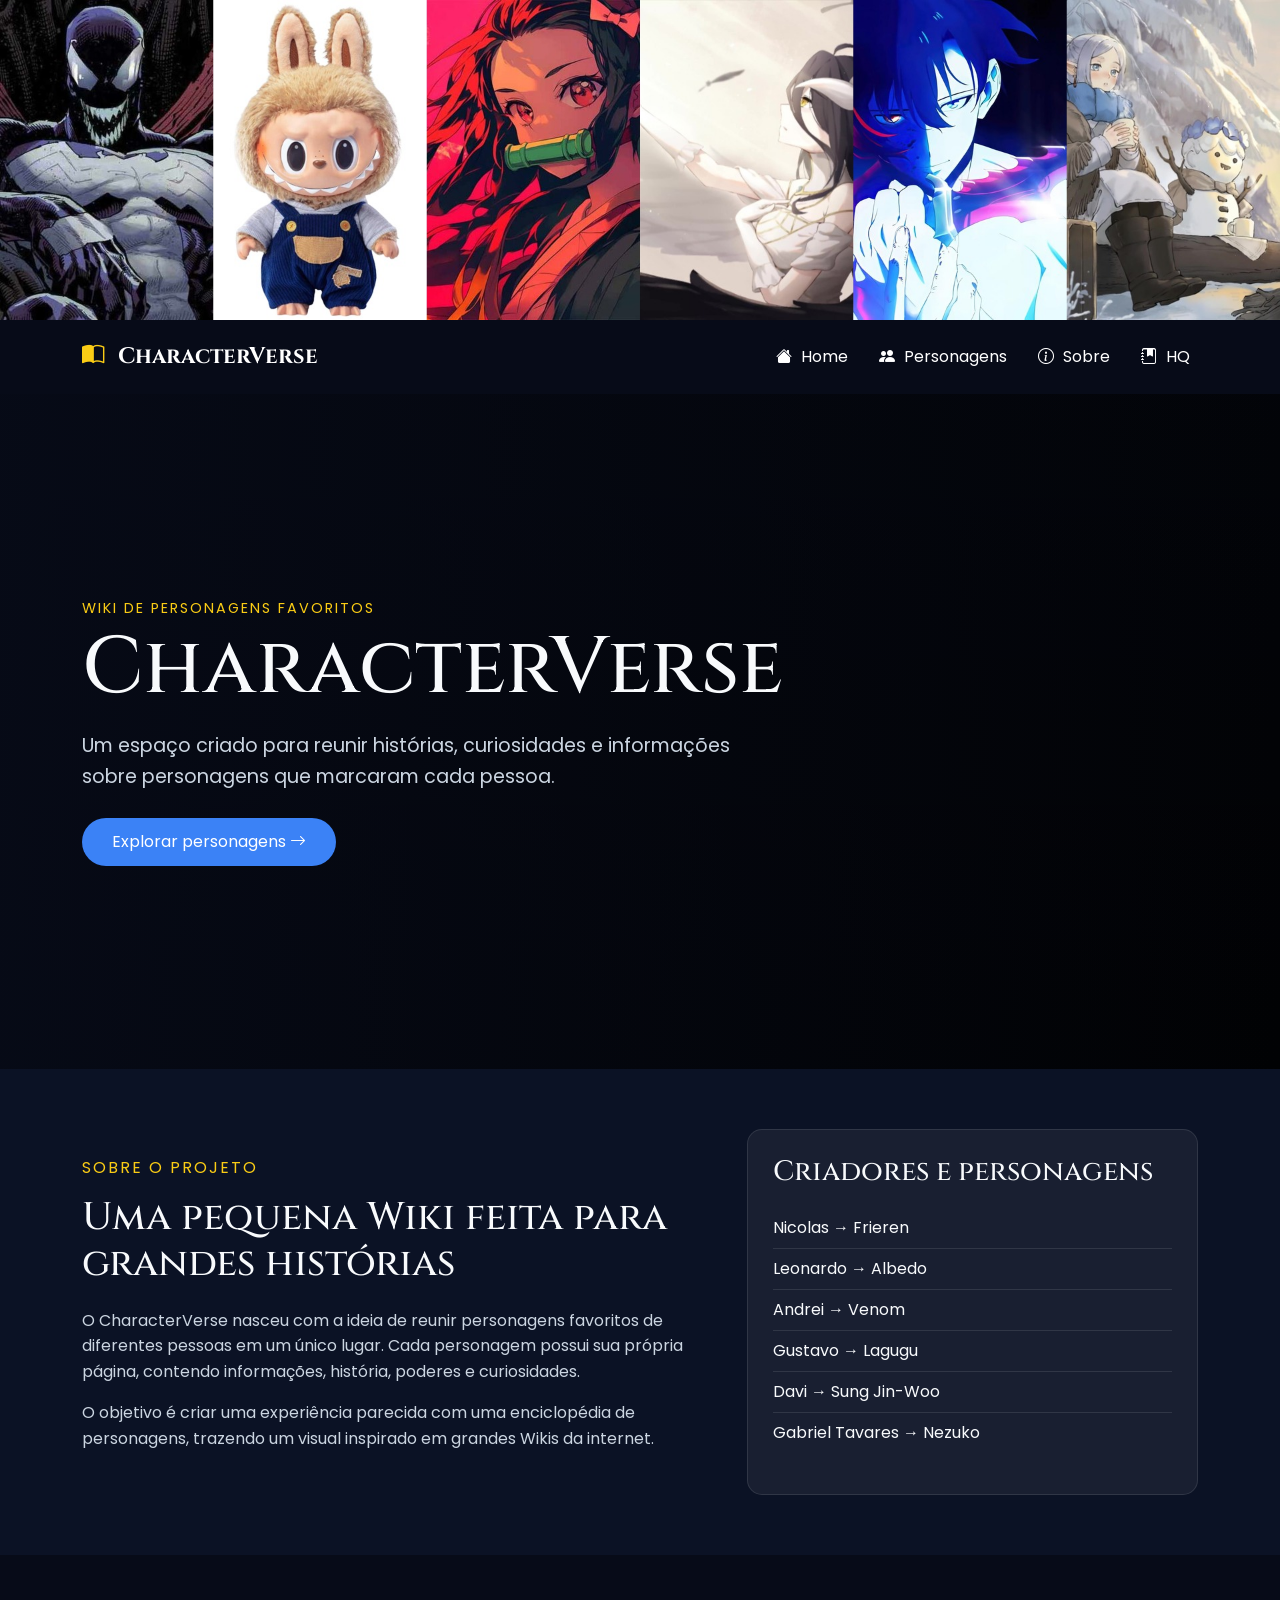
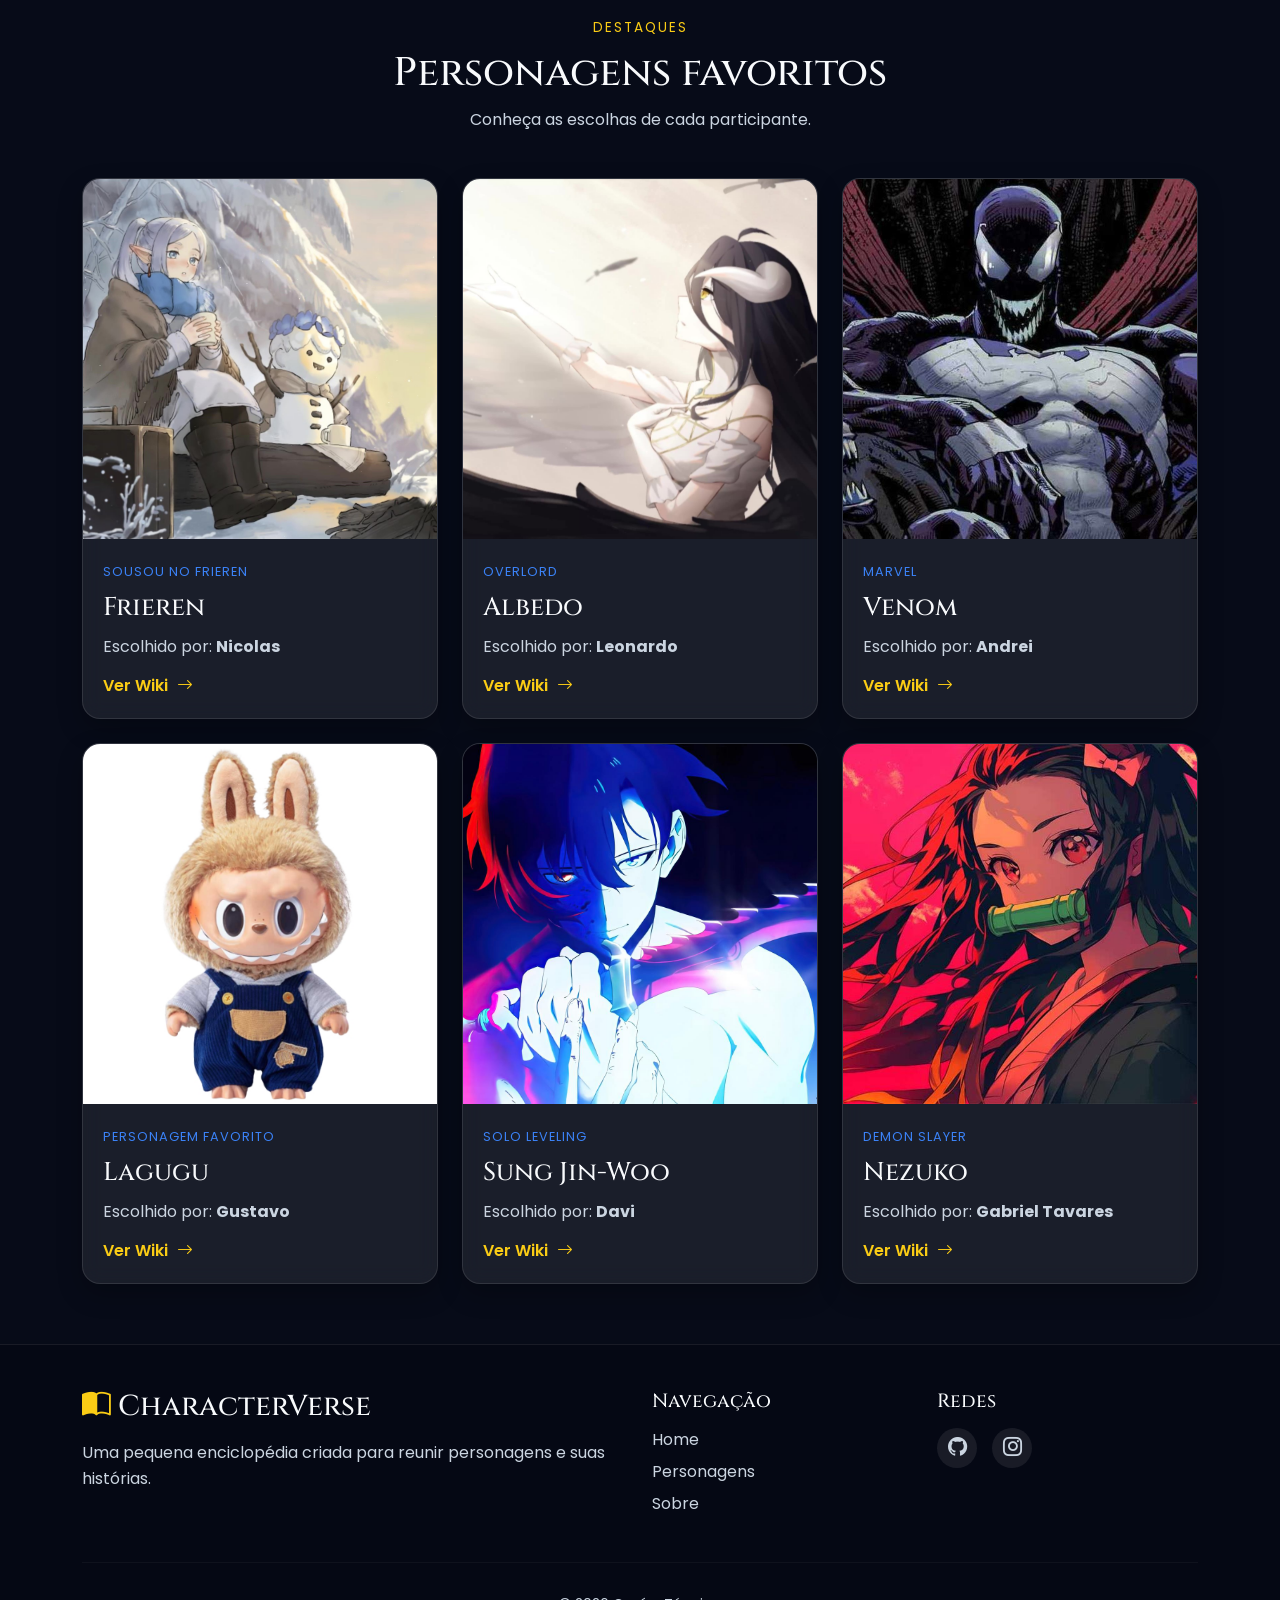
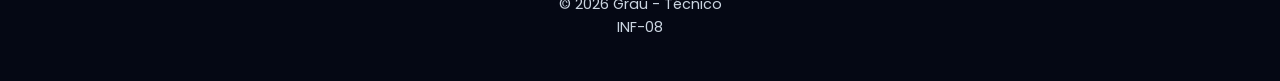
==== commit 5583e75d: "Update index.html" ====
--- a/index.html
+++ b/index.html
@@ -27,7 +27,7 @@
 </section>
 
 <!-- ===================== NAVBAR ===================== -->
-<nav class="navbar navbar-expand-lg fixed-top navbar-dark" id="navbar">
+<nav class="navbar navbar-expand-lg navbar-dark" id="navbar">
     <div class="container">
         <a class="navbar-brand" href="index.html">
             <i class="bi bi-book-half"></i> CharacterVerse
@@ -239,4 +239,4 @@
 <script src="assets/js/script.js"></script>
 
 </body>
-</html>+</html>
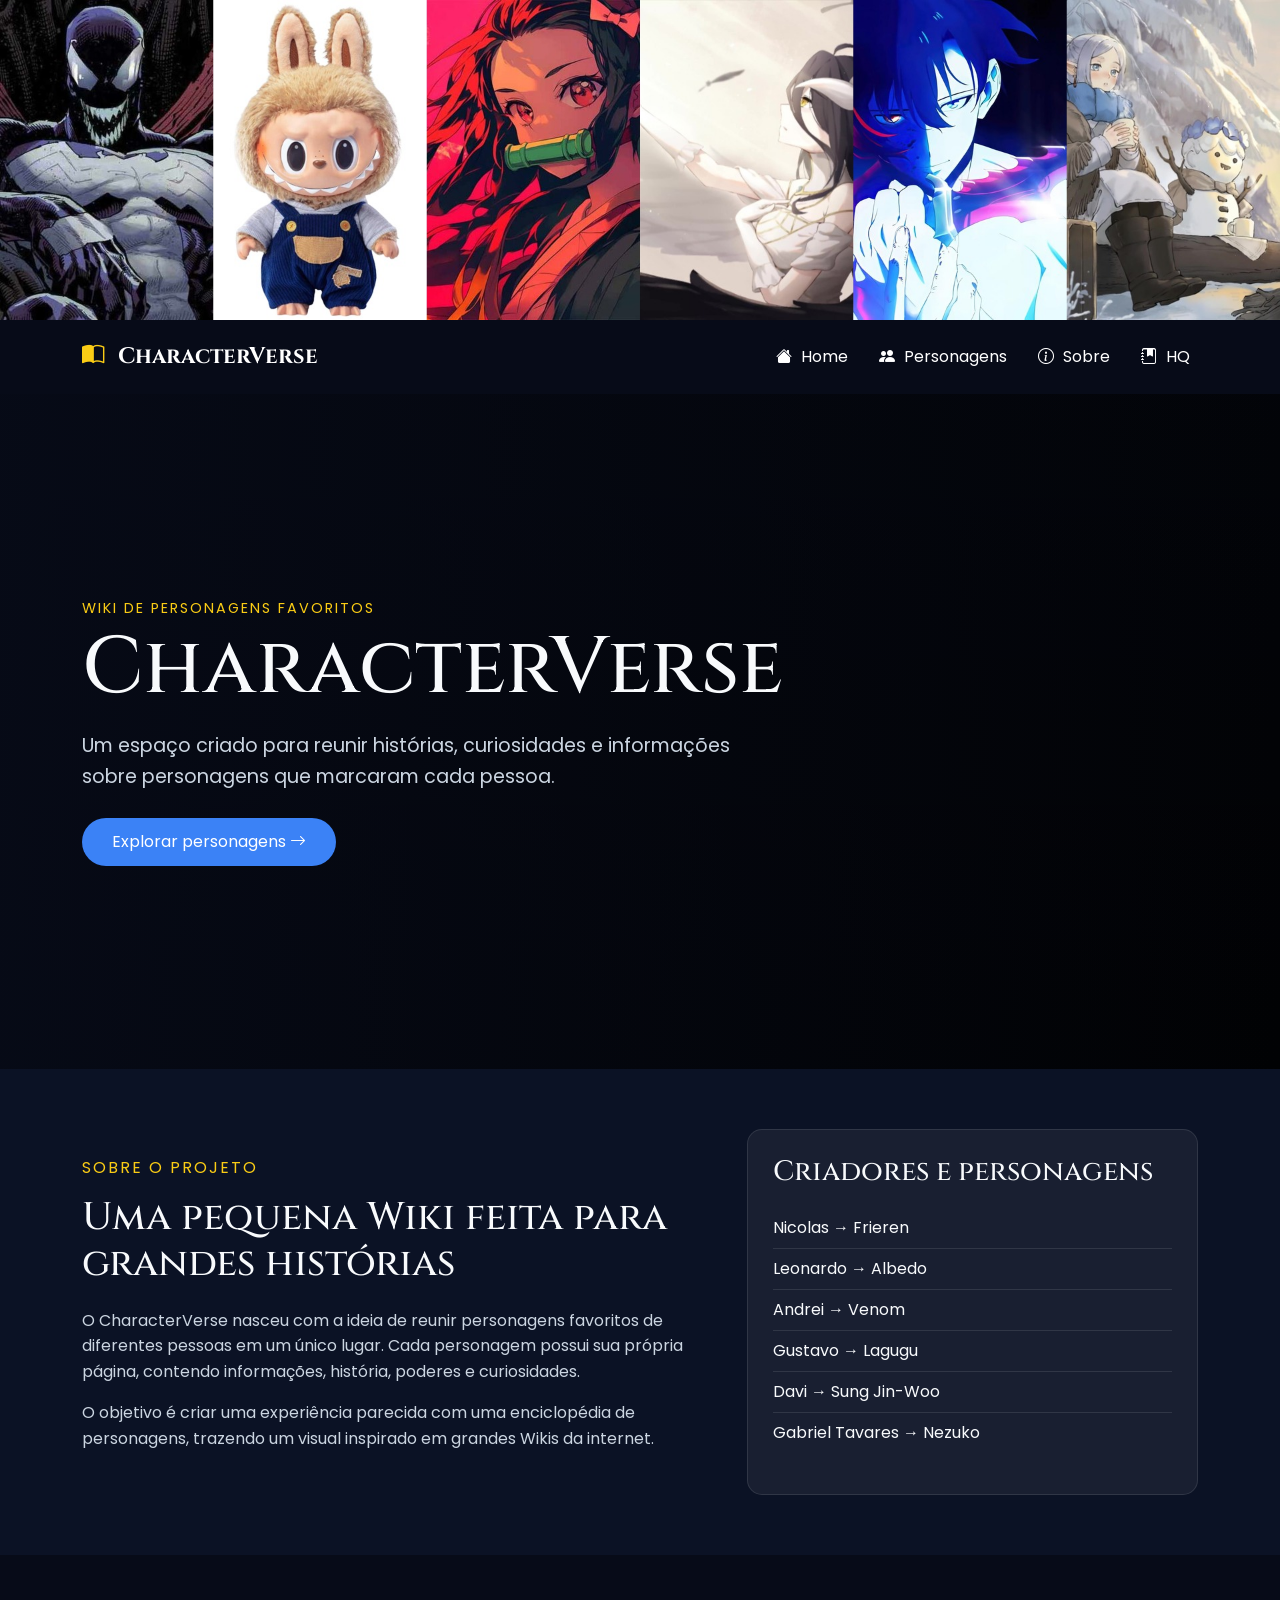
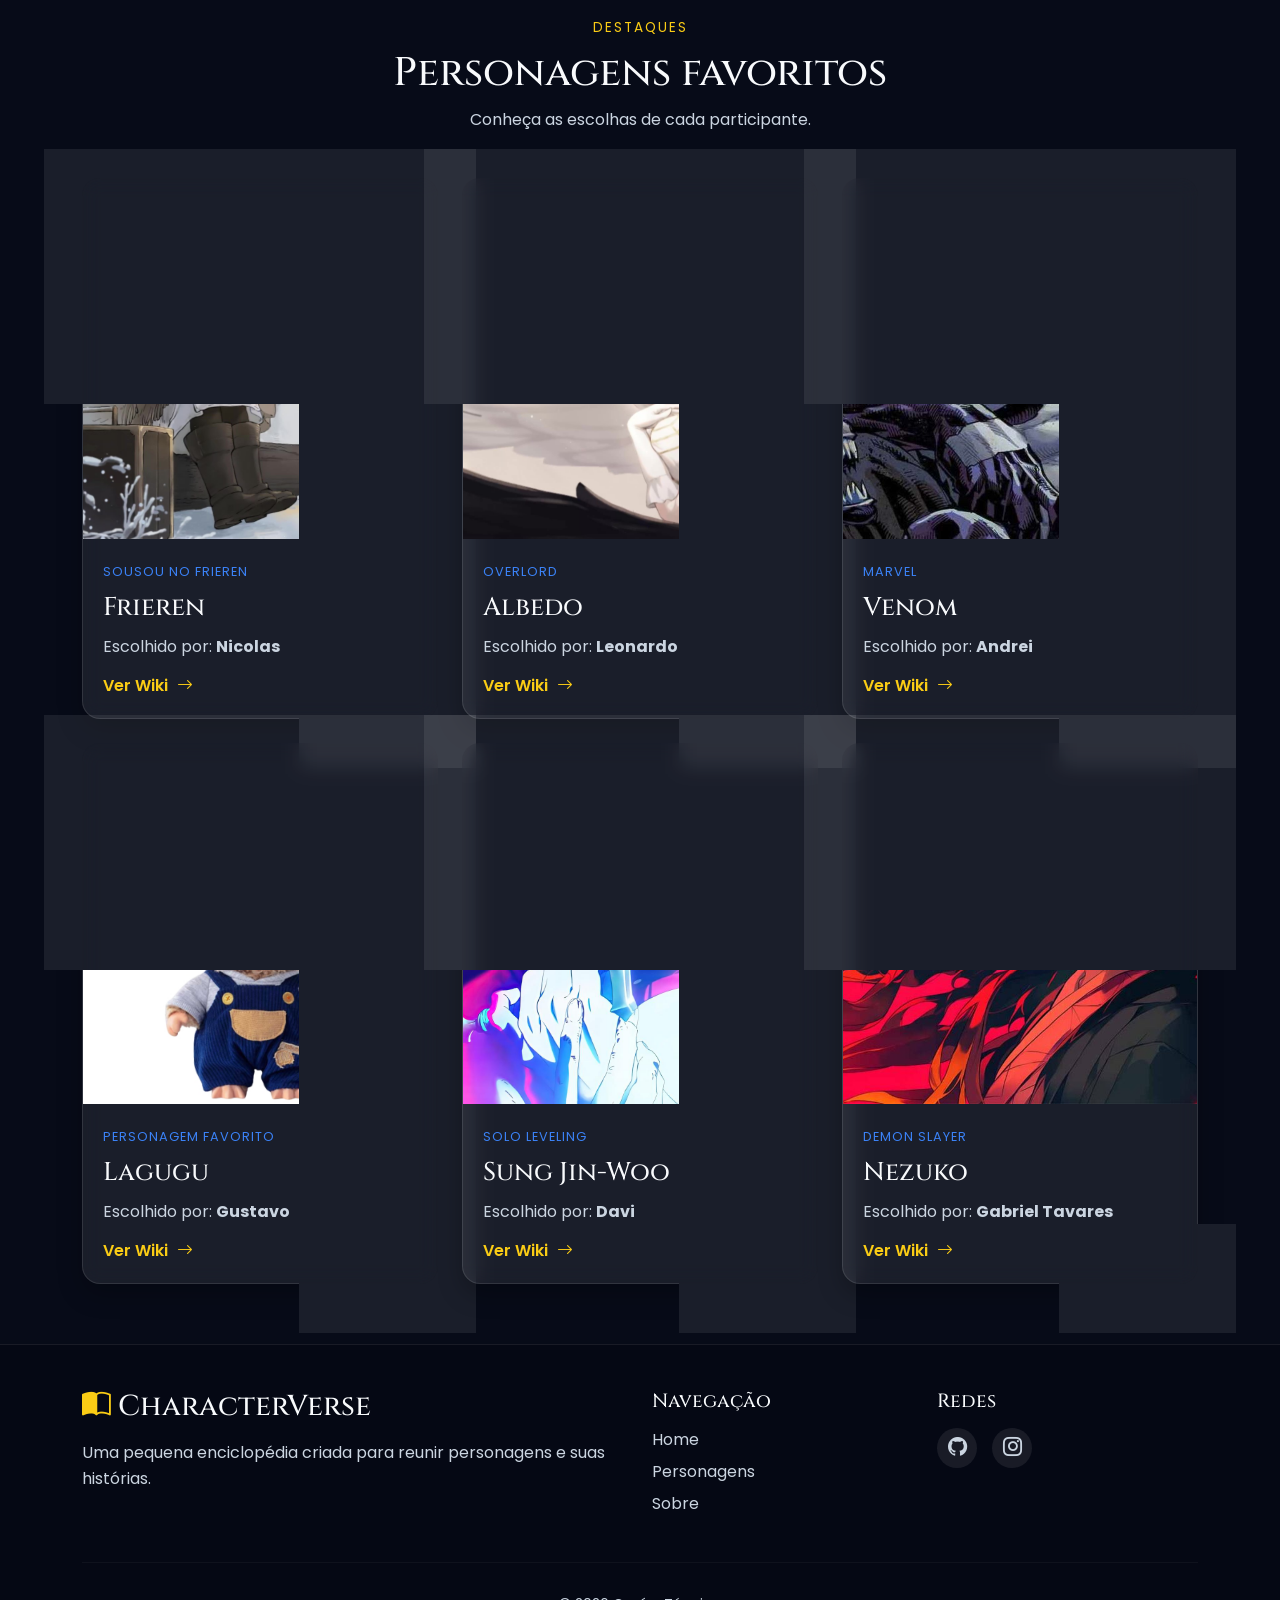
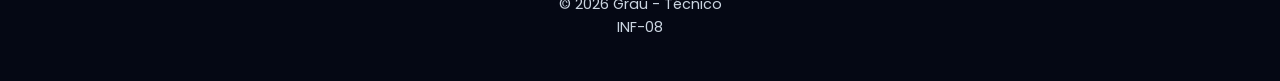
==== commit e7bcd65b: "Add files via upload" ====
--- a/index.html
+++ b/index.html
@@ -239,4 +239,4 @@
 <script src="assets/js/script.js"></script>
 
 </body>
-</html>
+</html>
--- a/assets/css/style.css
+++ b/assets/css/style.css
@@ -40,6 +40,7 @@
     color: var(--cor-texto);
     font-family: "Poppins", sans-serif;
     overflow-x: hidden;
+    width: 100%;
 }
 
 h1, h2, h3, h4 {
@@ -478,10 +479,12 @@
 }
 
 /* =========================================================
-   12 - RESPONSIVIDADE
-   Ajustes para celular e tablets.
-========================================================= */
+12 - RESPONSIVIDADE
+Ajustes para celular e tablets.
+========================================================= */
+
 @media(max-width:992px){
+
     .navbar {
         background: rgba(7,11,24,.95);
     }
@@ -503,36 +506,56 @@
         font-size: 2.3rem;
         margin-top: 25px;
     }
-}
-
+
+}
+
+
+/* CELULAR */
 @media(max-width:576px){
+
+    body {
+        overflow-x: hidden;
+        width: 100%;
+    }
+    .navbar {
+        padding: 10px 15px;
+    }
+    .navbar-brand {
+        font-size: 1.1rem;
+    }
     .hero {
+        min-height: 60vh;
         text-align: center;
-    }
-
+        padding: 40px 15px;
+    }
+    .hero h1 {
+        font-size: 2.3rem;
+    }
     .hero p {
         font-size: 1rem;
     }
-
+    .btn-primary {
+        padding: 10px 25px;
+    }
     .titulo-secao h2 {
         font-size: 2rem;
     }
-
+    .destaque h2 {
+        font-size: 2rem;
+    }
     .personagem-card img {
         height: 320px;
     }
-
+    .banner-personagens img {
+        width: 100%;
+        height: auto;
+        max-height: 350px;
+        object-fit: cover;
+    }
     .footer {
         text-align: center;
     }
-
     .social {
         justify-content: center;
     }
-}
-
-.banner-personagens img {
-    width: 100%;
-    max-height: 500px;
-    object-fit: cover;
 }
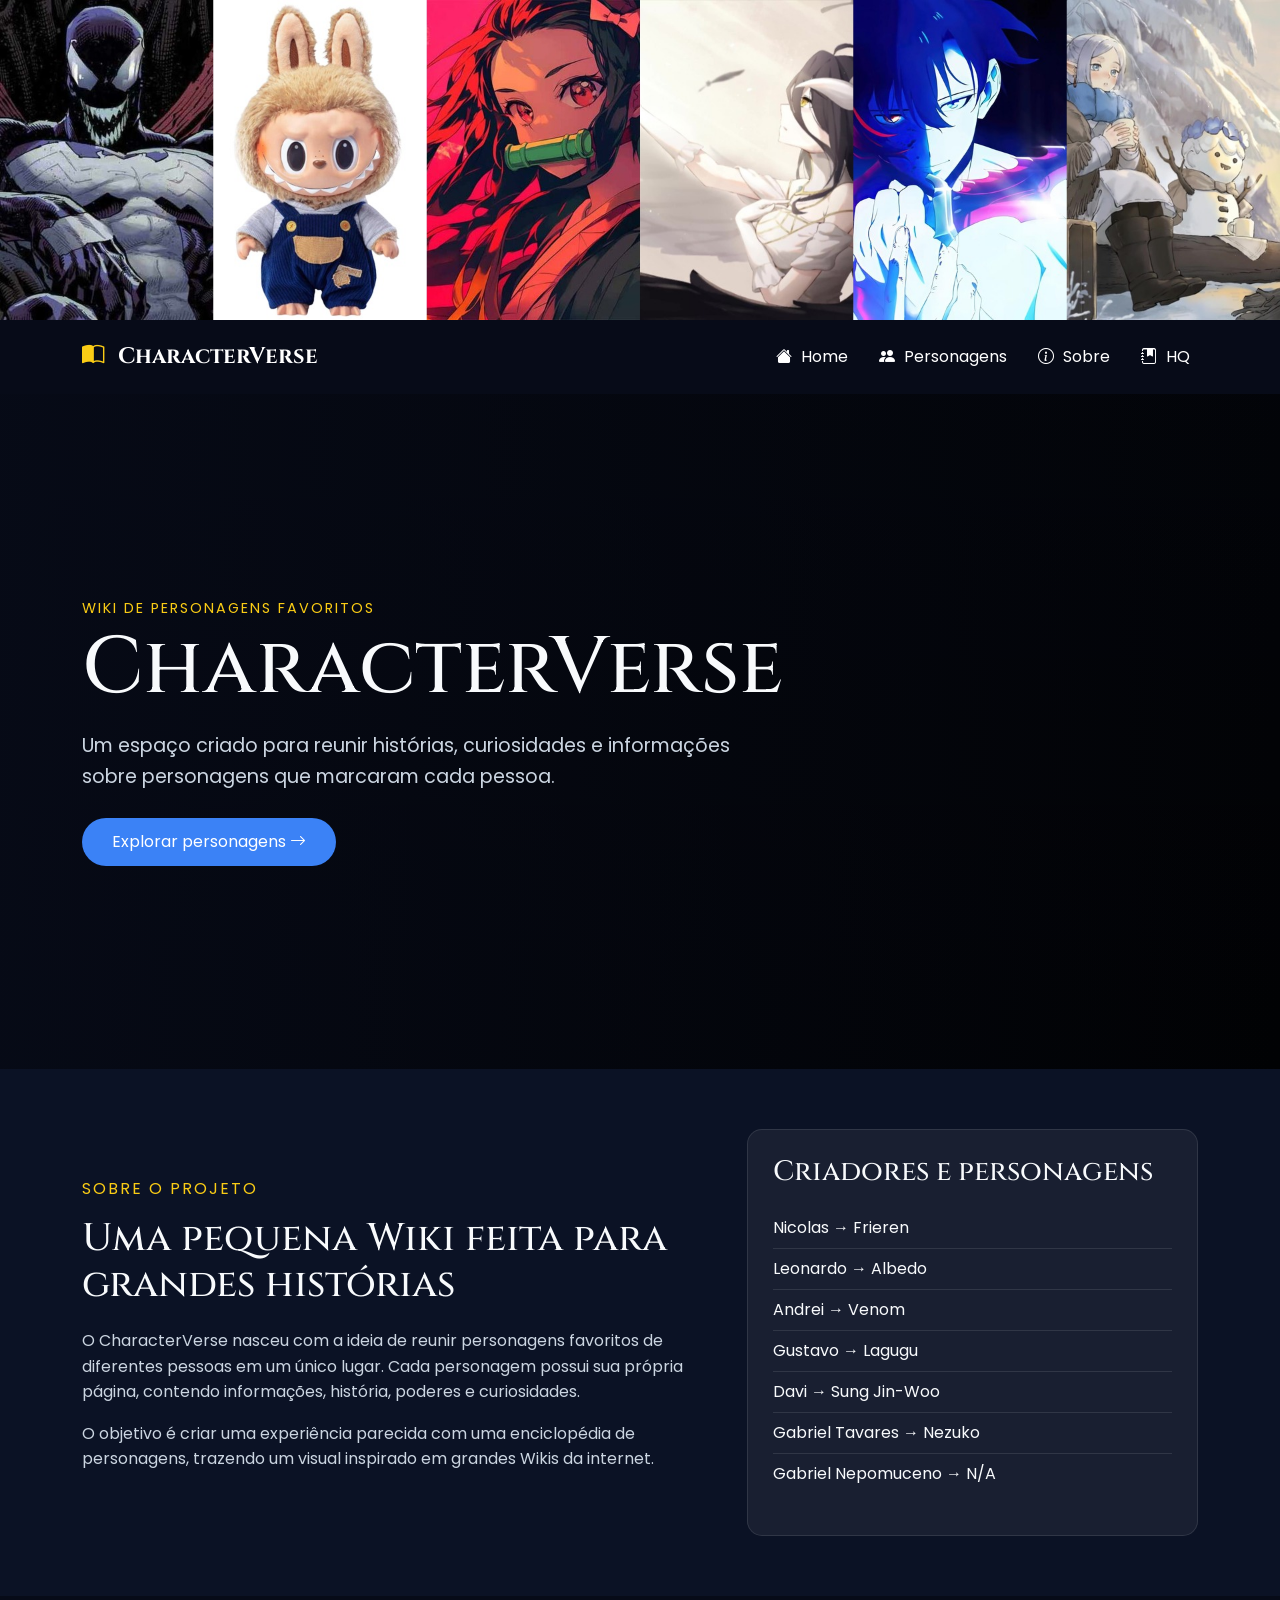
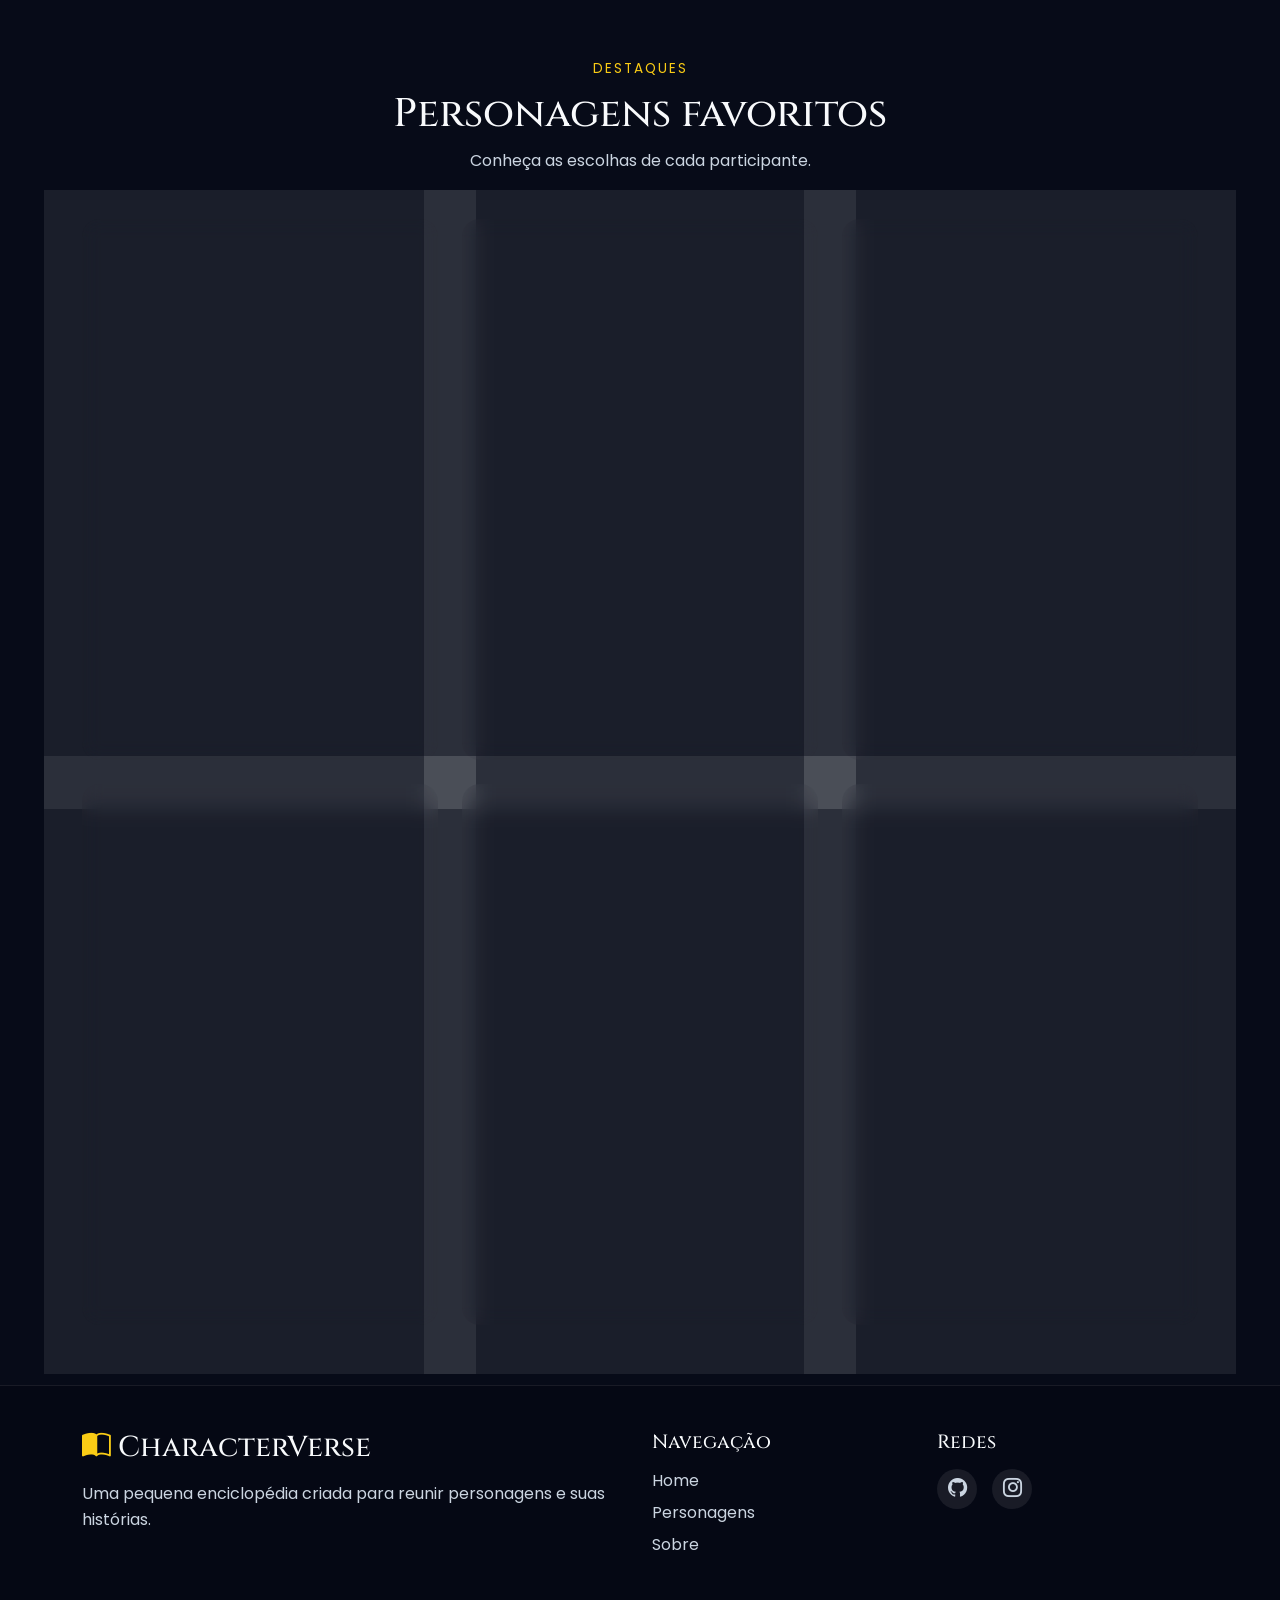
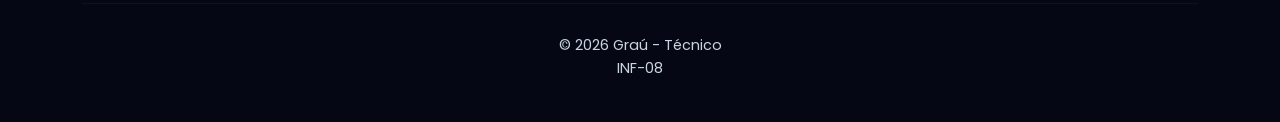
==== commit 18e76290: "Update index.html" ====
--- a/index.html
+++ b/index.html
@@ -92,6 +92,7 @@
                         <li>Gustavo → Lagugu</li>
                         <li>Davi → Sung Jin-Woo</li>
                         <li>Gabriel Tavares → Nezuko</li>
+                        <li>Gabriel Nepomuceno → N/A</li>
                     </ul>
                 </div>
             </div>
@@ -239,4 +240,4 @@
 <script src="assets/js/script.js"></script>
 
 </body>
-</html>+</html>
--- a/assets/css/style.css
+++ b/assets/css/style.css
@@ -1,10 +1,8 @@
 /* =========================================================
    CHARACTERVERSE
    CSS PRINCIPAL
-
    Responsável pelo visual geral do site.
 ========================================================= */
-
 /* =========================================================
    1 - VARIÁVEIS GLOBAIS
    Cores utilizadas em todo o projeto.
@@ -20,7 +18,6 @@
     --sombra: 0 15px 35px rgba(0,0,0,.4);
     --transicao: all .3s ease;
 }
-
 /* =========================================================
    2 - RESET GERAL
    Remove padrões do navegador.
@@ -30,11 +27,9 @@
     padding: 0;
     box-sizing: border-box;
 }
-
 html {
     scroll-behavior: smooth;
 }
-
 body {
     background: var(--cor-fundo);
     color: var(--cor-texto);
@@ -42,26 +37,21 @@
     overflow-x: hidden;
     width: 100%;
 }
-
 h1, h2, h3, h4 {
     font-family: "Cinzel", serif;
 }
-
 p {
     color: var(--cor-texto-secundario);
     line-height: 1.6;
 }
-
 a {
     text-decoration: none;
     color: inherit;
 }
-
 img {
     max-width: 100%;
     display: block;
 }
-
 /* =========================================================
    3 - NAVBAR
    Menu superior do site.
@@ -70,42 +60,53 @@
     padding: 15px 0;
     background: transparent;
     transition: var(--transicao);
-}
-
+    position: relative;
+    z-index: 10;
+}
 /* Quando o usuário descer a página, o JavaScript adiciona a classe .scrolled */
 .navbar.scrolled {
     background: rgba(7,11,24,.95);
     backdrop-filter: blur(10px);
     box-shadow: var(--sombra);
 }
-
 .navbar-brand {
     font-size: 1.4rem;
     font-family: "Cinzel", serif;
     font-weight: 700;
 }
-
 .navbar-brand i {
     color: var(--cor-destaque);
     margin-right: 8px;
 }
-
 .nav-link {
     margin-left: 15px;
     color: white;
     transition: var(--transicao);
 }
-
 .nav-link:hover {
     color: var(--cor-destaque);
 }
-
 .nav-link i {
     margin-right: 5px;
 }
-
-/* =========================================================
-   4 - HERO
+/* =========================================================
+   4 - BANNER SUPERIOR
+   Corrige o comportamento no desktop.
+========================================================= */
+.banner-personagens {
+    width: 100%;
+    overflow: hidden;
+    background: #000;
+}
+.banner-personagens img {
+    width: 100%;
+    height: 320px;
+    object-fit: cover;
+    object-position: center;
+    display: block;
+}
+/* =========================================================
+   5 - HERO
    Primeira tela do site.
 ========================================================= */
 .hero {
@@ -118,30 +119,29 @@
         url("../img/backgrounds/frieren-bg.jpg");
     background-size: cover;
     background-position: center;
-}
-
+    background-repeat: no-repeat;
+    width: 100%;
+    overflow: hidden;
+}
 .hero-overlay {
     position: absolute;
     inset: 0;
     background: linear-gradient(90deg, rgba(7,11,24,.9), transparent);
 }
-
 .hero-content {
     position: relative;
     z-index: 2;
     max-width: 650px;
-}
-
+    animation: aparecer .8s ease;
+}
 .hero h1 {
-    font-size: clamp(3rem,7vw,5rem);
+    font-size: clamp(3rem, 7vw, 5rem);
     margin-bottom: 15px;
 }
-
 .hero p {
     font-size: 1.2rem;
     margin-bottom: 25px;
 }
-
 .btn-primary {
     background: var(--cor-primaria);
     border: none;
@@ -149,43 +149,36 @@
     border-radius: 50px;
     transition: var(--transicao);
 }
-
 .btn-primary:hover {
     background: var(--cor-destaque);
     color: #000;
     transform: translateY(-4px);
 }
-
-/* =========================================================
-   5 - PERSONAGEM EM DESTAQUE
+/* =========================================================
+   6 - PERSONAGEM EM DESTAQUE
    Área principal antes da biblioteca.
 ========================================================= */
 .destaque {
     padding: 60px 0;
     background: linear-gradient(180deg, var(--cor-fundo), #0b1225);
 }
-
 .categoria {
     color: var(--cor-destaque);
     font-size: .9rem;
     text-transform: uppercase;
     letter-spacing: 2px;
 }
-
 .destaque h2 {
     font-size: 3rem;
     margin: 15px 0;
 }
-
 .destaque h4 {
     color: var(--cor-primaria);
     margin-bottom: 20px;
 }
-
 .destaque p {
     max-width: 550px;
 }
-
 .imagem-destaque {
     max-height: 420px;
     margin: auto;
@@ -193,52 +186,44 @@
     box-shadow: var(--sombra);
     transition: var(--transicao);
 }
-
 .imagem-destaque:hover {
     transform: scale(1.03);
 }
-
-/* =========================================================
-   6 - TÍTULOS DAS SEÇÕES
+/* =========================================================
+   7 - TÍTULOS DAS SEÇÕES
 ========================================================= */
 .titulo-secao {
     text-align: center;
     margin-bottom: 45px;
 }
-
 .titulo-secao span {
     color: var(--cor-destaque);
     text-transform: uppercase;
     font-size: .85rem;
     letter-spacing: 2px;
 }
-
 .titulo-secao h2 {
     font-size: 2.5rem;
     margin: 10px 0;
 }
-
 .titulo-secao p {
     max-width: 600px;
     margin: auto;
 }
-
-/* =========================================================
-   7 - BIBLIOTECA
+/* =========================================================
+   8 - BIBLIOTECA
    Área dos personagens.
 ========================================================= */
 .biblioteca {
     padding: 60px 0;
     background: var(--cor-fundo);
 }
-
 /* Link do card */
 .card-link {
     display: block;
     height: 100%;
     color: inherit;
 }
-
 /* =========================================================
    CARD DOS PERSONAGENS
    Estilo inspirado em pôsteres.
@@ -252,45 +237,38 @@
     backdrop-filter: blur(10px);
     transition: var(--transicao);
     box-shadow: 0 10px 25px rgba(0,0,0,.25);
-}
-
+    animation: aparecer .6s ease;
+}
 .personagem-card:hover {
     transform: translateY(-10px);
     border-color: var(--cor-destaque);
     box-shadow: 0 20px 40px rgba(0,0,0,.5);
 }
-
 .personagem-card img {
     width: 100%;
     height: 360px;
     object-fit: cover;
     transition: var(--transicao);
 }
-
 .personagem-card:hover img {
     transform: scale(1.08);
 }
-
 .card-info {
     padding: 20px;
 }
-
 .card-info span {
     font-size: .8rem;
     color: var(--cor-primaria);
     text-transform: uppercase;
     letter-spacing: 1px;
 }
-
 .card-info h3 {
     margin: 10px 0;
     font-size: 1.6rem;
 }
-
 .card-info p {
     margin-bottom: 15px;
 }
-
 .card-info button {
     border: none;
     background: transparent;
@@ -298,62 +276,51 @@
     font-weight: 600;
     transition: var(--transicao);
 }
-
 .card-info button i {
     margin-left: 5px;
     transition: var(--transicao);
 }
-
 .personagem-card:hover button i {
     transform: translateX(6px);
 }
-
-/* =========================================================
-   8 - SOBRE HOME
+/* =========================================================
+   9 - SOBRE HOME
 ========================================================= */
 .sobre-home {
     padding: 60px 0;
     background: #0b1225;
 }
-
 .sobre-home h2 {
     font-size: 2.4rem;
     margin: 15px 0 20px;
 }
-
 .sobre-home span {
     color: var(--cor-destaque);
     text-transform: uppercase;
     letter-spacing: 2px;
 }
-
 .caixa-info {
     background: rgba(255,255,255,.06);
     padding: 25px;
     border-radius: 15px;
     border: 1px solid rgba(255,255,255,.1);
 }
-
 .caixa-info h3 {
     margin-bottom: 20px;
 }
-
 .caixa-info ul {
     list-style: none;
     padding: 0;
 }
-
 .caixa-info li {
     padding: 8px 0;
     border-bottom: 1px solid rgba(255,255,255,.1);
 }
-
 .caixa-info li:last-child {
     border: none;
 }
-
-/* =========================================================
-   9 - FOOTER
+/* =========================================================
+   10 - FOOTER
    Rodapé do CharacterVerse.
 ========================================================= */
 .footer {
@@ -361,44 +328,35 @@
     background: #050814;
     border-top: 1px solid rgba(255,255,255,.08);
 }
-
 .footer h3 {
     font-size: 1.8rem;
     margin-bottom: 15px;
 }
-
 .footer h3 i {
     color: var(--cor-destaque);
 }
-
 .footer h4 {
     font-size: 1.2rem;
     margin-bottom: 15px;
 }
-
 .footer ul {
     list-style: none;
     padding: 0;
 }
-
 .footer li {
     margin-bottom: 8px;
 }
-
 .footer a {
     color: var(--cor-texto-secundario);
     transition: var(--transicao);
 }
-
 .footer a:hover {
     color: var(--cor-destaque);
 }
-
 .social {
     display: flex;
     gap: 15px;
 }
-
 .social a {
     width: 40px;
     height: 40px;
@@ -409,24 +367,20 @@
     background: rgba(255,255,255,.08);
     font-size: 1.2rem;
 }
-
 .social a:hover {
     background: var(--cor-primaria);
     color: white;
 }
-
 .footer hr {
     margin: 30px 0;
     border-color: rgba(255,255,255,.15);
 }
-
 .copyright {
     text-align: center;
     font-size: .9rem;
 }
-
-/* =========================================================
-   10 - BOTÃO VOLTAR AO TOPO
+/* =========================================================
+   11 - BOTÃO VOLTAR AO TOPO
 ========================================================= */
 #btnTopo {
     position: fixed;
@@ -445,19 +399,16 @@
     transition: var(--transicao);
     z-index: 999;
 }
-
 #btnTopo.show {
     opacity: 1;
     visibility: visible;
 }
-
 #btnTopo:hover {
     background: var(--cor-destaque);
     color: black;
 }
-
-/* =========================================================
-   11 - ANIMAÇÕES
+/* =========================================================
+   12 - ANIMAÇÕES
 ========================================================= */
 @keyframes aparecer {
     from {
@@ -469,50 +420,34 @@
         transform: translateY(0);
     }
 }
-
-.hero-content {
-    animation: aparecer .8s ease;
-}
-
-.personagem-card {
-    animation: aparecer .6s ease;
-}
-
-/* =========================================================
-12 - RESPONSIVIDADE
-Ajustes para celular e tablets.
-========================================================= */
-
-@media(max-width:992px){
-
+/* =========================================================
+   13 - RESPONSIVIDADE
+   Ajustes para celular e tablets.
+========================================================= */
+@media (max-width: 992px) {
     .navbar {
         background: rgba(7,11,24,.95);
     }
-
     .nav-link {
         margin-left: 0;
         padding: 10px 0;
     }
-
     .hero {
         min-height: 70vh;
     }
-
     .hero h1 {
         font-size: 3rem;
     }
-
     .destaque h2 {
         font-size: 2.3rem;
         margin-top: 25px;
     }
-
-}
-
-
+    .banner-personagens img {
+        height: 240px;
+    }
+}
 /* CELULAR */
-@media(max-width:576px){
-
+@media (max-width: 576px) {
     body {
         overflow-x: hidden;
         width: 100%;
@@ -558,4 +493,4 @@
     .social {
         justify-content: center;
     }
-}+}
